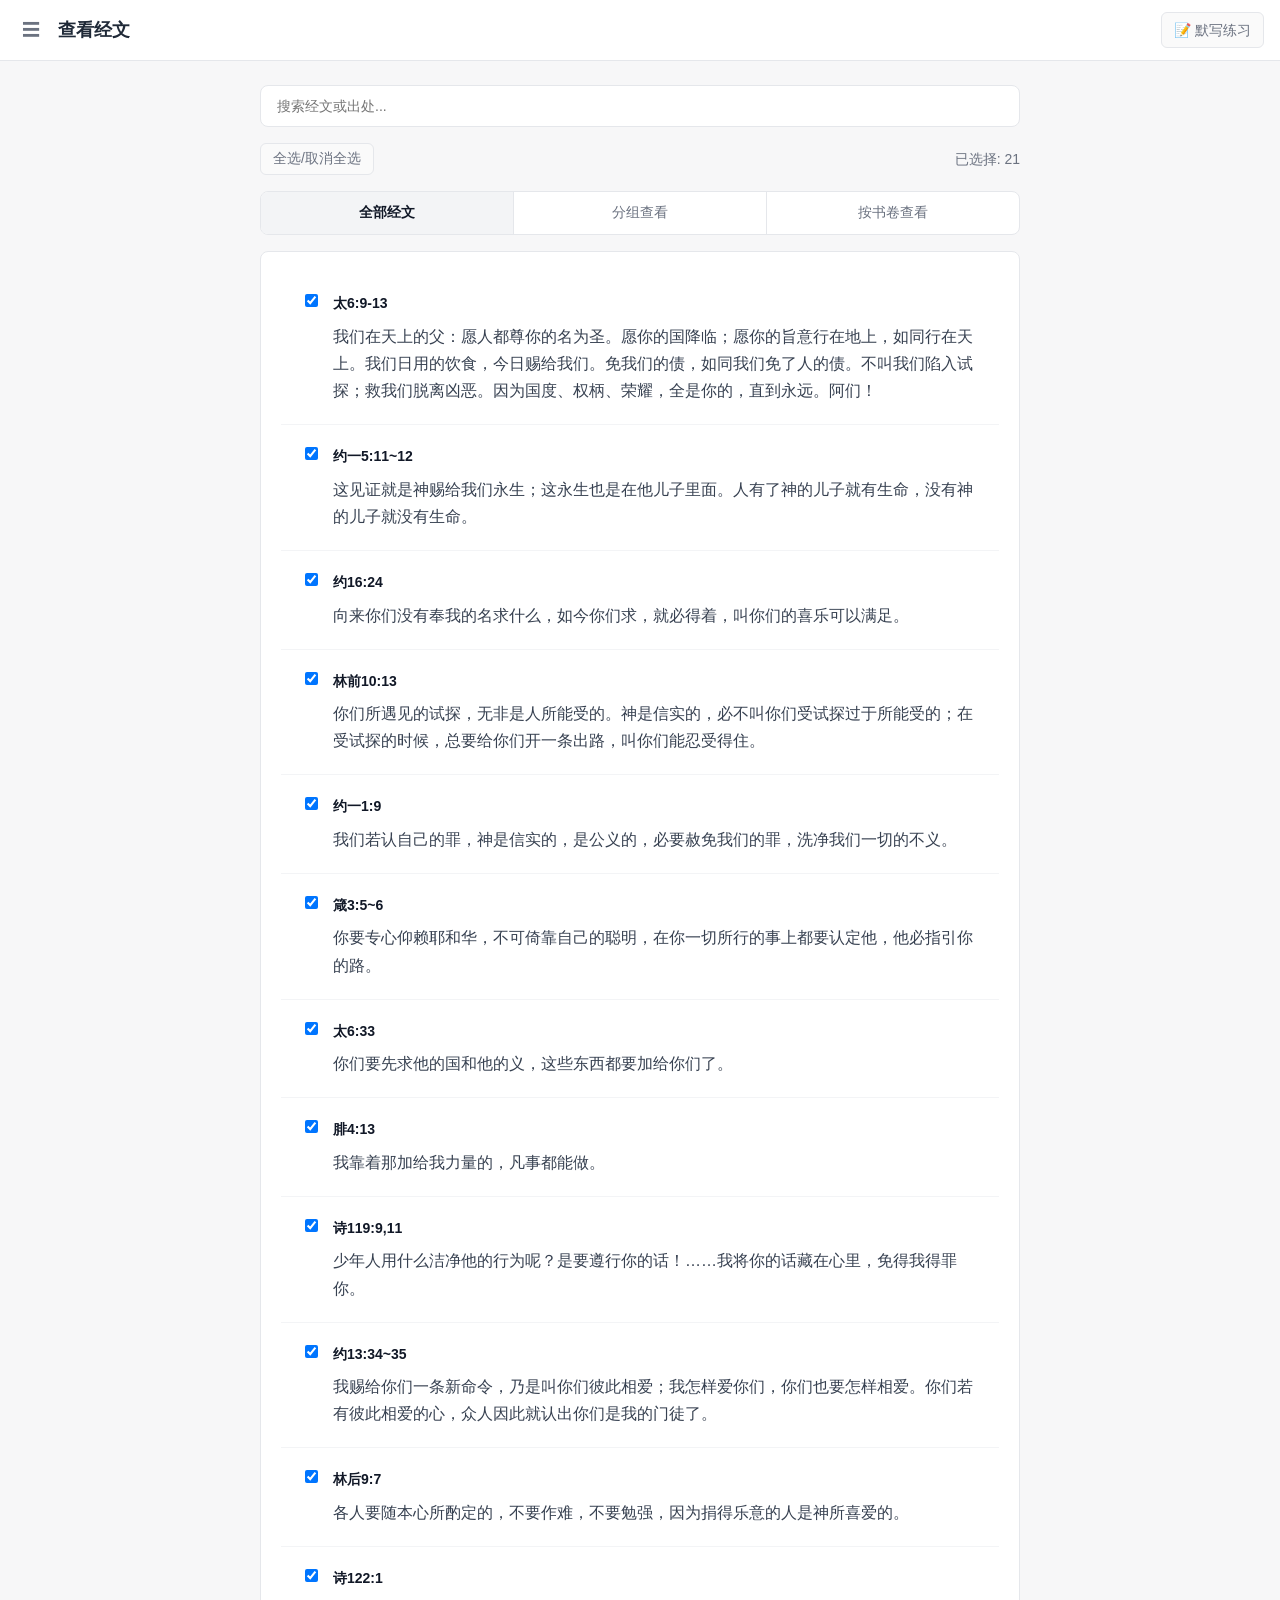
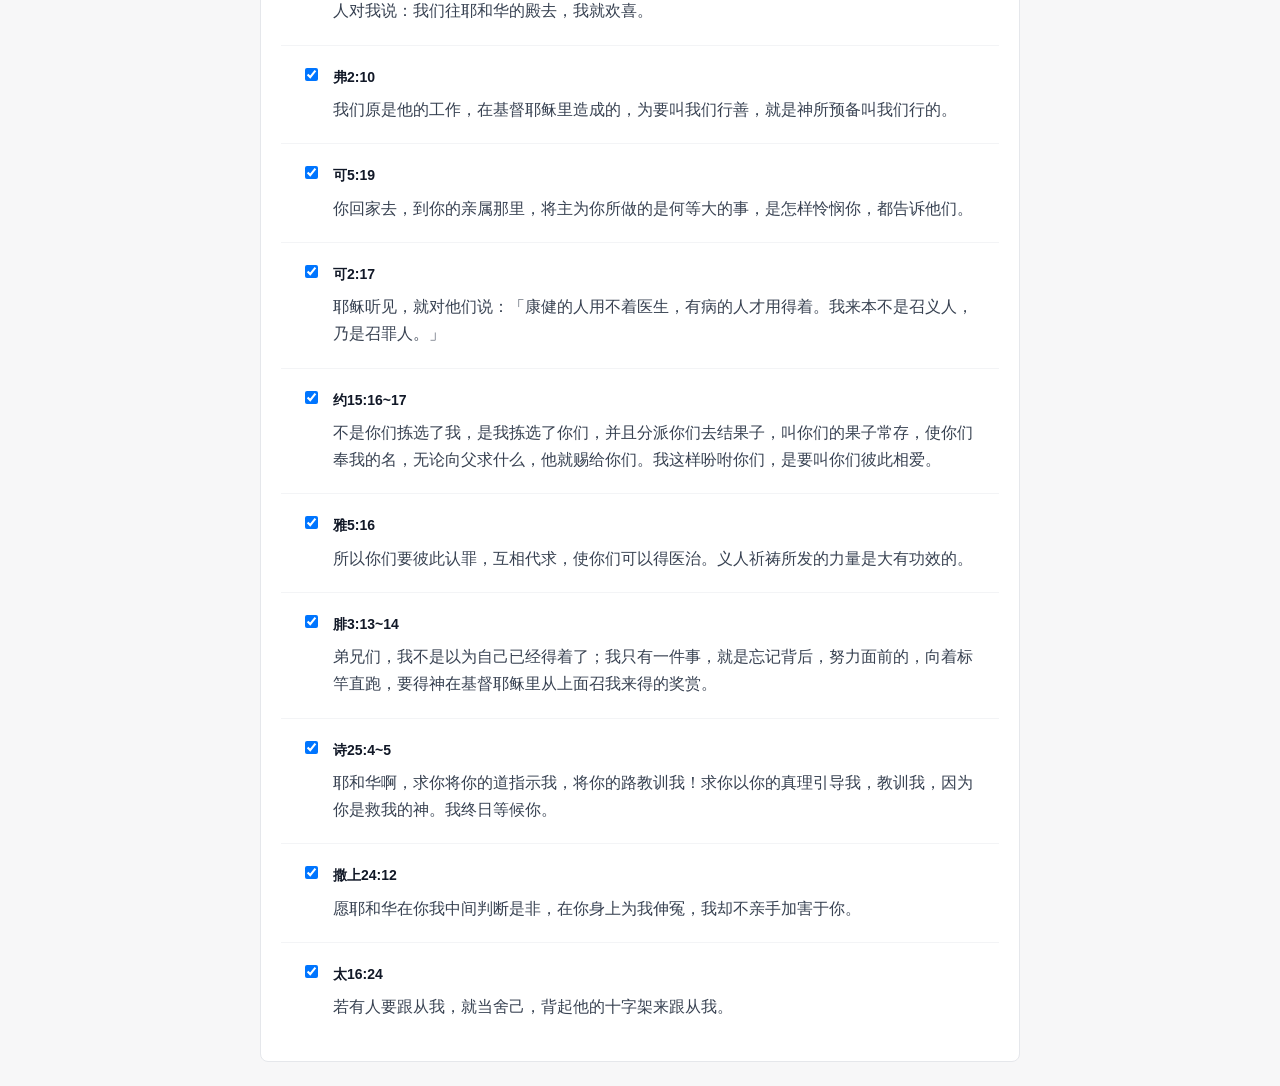
==== view.html @ a62898c2 "add selected memorise only" ====
<!DOCTYPE html>
<html lang="zh-CN">
<head>
  <meta charset="UTF-8">
  <meta name="viewport" content="width=device-width, initial-scale=1.0">
  <title>查看经文 - Scripture Memorizer</title>
  <style>
    body {
      margin: 0;
      padding: 0;
      font-family: -apple-system, BlinkMacSystemFont, "Segoe UI", Roboto, sans-serif;
      background: #f7f7f8;
      color: #1f2937;
      line-height: 1.6;
    }

    .header {
      background: #fff;
      border-bottom: 1px solid #e5e7eb;
      padding: 12px 16px;
      display: flex;
      justify-content: space-between;
      align-items: center;
      position: sticky;
      top: 0;
      z-index: 100;
    }

    .header h1 {
      margin: 0;
      font-size: 18px;
      font-weight: 600;
    }

    .nav-link {
      color: #6b7280;
      text-decoration: none;
      font-size: 14px;
      padding: 6px 12px;
      border: 1px solid #e5e7eb;
      border-radius: 6px;
      background: #fafafa;
    }

    .nav-link:hover {
      background: #f3f4f6;
      color: #374151;
    }

    .hamburger {
      background: none;
      border: none;
      font-size: 18px;
      cursor: pointer;
      padding: 6px;
      color: #6b7280;
    }

    .search-btn {
      background: none;
      border: none;
      font-size: 16px;
      cursor: pointer;
      padding: 6px;
      color: #6b7280;
    }

    .main {
      max-width: 760px;
      margin: 0 auto;
      padding: 16px;
    }

    .tabs {
      display: flex;
      background: #fff;
      border: 1px solid #e5e7eb;
      border-radius: 8px;
      margin-bottom: 16px;
      overflow: hidden;
    }

    .tab {
      flex: 1;
      padding: 12px 16px;
      background: none;
      border: none;
      cursor: pointer;
      font-size: 14px;
      color: #6b7280;
      transition: all 0.2s;
      border-right: 1px solid #e5e7eb;
    }

    .tab:last-child {
      border-right: none;
    }

    .tab.active {
      background: #f3f4f6;
      color: #111827;
      font-weight: 600;
    }

    .tab:hover:not(.active) {
      background: #fafafa;
      color: #374151;
    }

    .view-container {
      background: #fff;
      border: 1px solid #e5e7eb;
      border-radius: 8px;
      overflow: hidden;
    }

    .view-content {
      display: none;
      padding: 16px;
    }

    .view-content.active {
      display: block;
    }

    .verse-card {
      padding: 16px;
      border-bottom: 1px solid #f3f4f6;
      transition: background 0.2s;
      display: flex;
      align-items: flex-start;
      gap: 12px;
    }

    .verse-card:last-child {
      border-bottom: none;
    }

    .verse-card:hover {
      background: #fafafa;
    }

    .verse-checkbox {
      margin-top: 2px;
      flex-shrink: 0;
    }

    .verse-content {
      flex: 1;
    }

    .verse-reference {
      font-weight: 600;
      color: #111827;
      margin-bottom: 8px;
      font-size: 14px;
    }

    .verse-text {
      color: #374151;
      line-height: 1.7;
    }

    .group-section {
      margin-bottom: 24px;
    }

    .group-header {
      padding: 8px 16px;
      background: #f9fafb;
      border-bottom: 1px solid #f3f4f6;
      font-weight: 600;
      color: #111827;
      font-size: 15px;
    }

    .group-verses {
      display: block;
    }

    .book-section {
      margin-bottom: 16px;
    }

    .book-header {
      padding: 8px 16px;
      background: #f9fafb;
      border-bottom: 1px solid #f3f4f6;
      font-weight: 600;
      color: #111827;
      font-size: 15px;
    }

    .loading {
      text-align: center;
      padding: 32px;
      color: #6b7280;
    }

    .error {
      text-align: center;
      padding: 32px;
      color: #dc2626;
    }

    .search-container {
      margin-bottom: 16px;
      position: relative;
    }

    .search-input {
      width: 100%;
      padding: 12px 16px;
      border: 1px solid #e5e7eb;
      border-radius: 8px;
      font-size: 14px;
      background: #fff;
      box-sizing: border-box;
    }

    .search-input:focus {
      outline: none;
      border-color: #3b82f6;
      box-shadow: 0 0 0 3px rgba(59, 130, 246, 0.1);
    }

    /* Mobile optimizations */
    @media (max-width: 767px) {
      .header {
        padding: 10px 12px;
      }

      .header h1 {
        font-size: 16px;
      }

      .main {
        padding: 12px;
      }

      .tabs {
        margin-bottom: 12px;
      }

      .tab {
        padding: 10px 12px;
        font-size: 13px;
      }

      .view-content {
        padding: 12px;
      }

      .verse-card {
        padding: 12px;
      }

      .verse-reference {
        font-size: 13px;
      }

      .verse-text {
        font-size: 14px;
      }
    }

    /* Tablet and desktop */
    @media (min-width: 768px) {
      .main {
        padding: 24px;
      }

      .view-content {
        padding: 20px;
      }

      .verse-card {
        padding: 20px;
      }
    }

    .empty-state {
      text-align: center;
      padding: 48px 16px;
      color: #6b7280;
    }

    .empty-state-icon {
      font-size: 48px;
      margin-bottom: 16px;
      opacity: 0.5;
    }
  </style>
</head>
<body>
  <header class="header">
    <div style="display: flex; align-items: center; gap: 12px;">
      <button class="hamburger" id="hamburger">☰</button>
      <h1>查看经文</h1>
    </div>
    <a href="index.html" class="nav-link">📝 默写练习</a>
  </header>

  <main class="main">
    <div class="search-container">
      <input type="text" class="search-input" id="searchInput" placeholder="搜索经文或出处...">
    </div>

    <div style="display: flex; justify-content: space-between; align-items: center; margin-bottom: 16px;">
      <button id="selectAllBtn" class="nav-link" style="margin: 0;">全选/取消全选</button>
      <div id="selectedCount" style="font-size: 14px; color: #6b7280;">已选择: 0</div>
    </div>

    <nav class="tabs">
      <button class="tab active" data-view="all">全部经文</button>
      <button class="tab" data-view="groups">分组查看</button>
      <button class="tab" data-view="books">按书卷查看</button>
    </nav>

    <div class="view-container">
      <div id="view-all" class="view-content active">
        <div class="loading">加载中...</div>
      </div>
      
      <div id="view-groups" class="view-content">
        <div class="loading">加载中...</div>
      </div>
      
      <div id="view-books" class="view-content">
        <div class="loading">加载中...</div>
      </div>
    </div>
  </main>

  <script>
    // Chinese Bible book mapping for sorting
    const BOOK_MAPPING = {
      '创': { name: '创世记', order: 1, testament: 'old' },
      '出': { name: '出埃及记', order: 2, testament: 'old' },
      '利': { name: '利未记', order: 3, testament: 'old' },
      '民': { name: '民数记', order: 4, testament: 'old' },
      '申': { name: '申命记', order: 5, testament: 'old' },
      '书': { name: '约书亚记', order: 6, testament: 'old' },
      '士': { name: '士师记', order: 7, testament: 'old' },
      '得': { name: '路得记', order: 8, testament: 'old' },
      '撒上': { name: '撒母耳记上', order: 9, testament: 'old' },
      '撒下': { name: '撒母耳记下', order: 10, testament: 'old' },
      '王上': { name: '列王纪上', order: 11, testament: 'old' },
      '王下': { name: '列王纪下', order: 12, testament: 'old' },
      '代上': { name: '历代志上', order: 13, testament: 'old' },
      '代下': { name: '历代志下', order: 14, testament: 'old' },
      '拉': { name: '以斯拉记', order: 15, testament: 'old' },
      '尼': { name: '尼希米记', order: 16, testament: 'old' },
      '斯': { name: '以斯帖记', order: 17, testament: 'old' },
      '伯': { name: '约伯记', order: 18, testament: 'old' },
      '诗': { name: '诗篇', order: 19, testament: 'old' },
      '箴': { name: '箴言', order: 20, testament: 'old' },
      '传': { name: '传道书', order: 21, testament: 'old' },
      '歌': { name: '雅歌', order: 22, testament: 'old' },
      '赛': { name: '以赛亚书', order: 23, testament: 'old' },
      '耶': { name: '耶利米书', order: 24, testament: 'old' },
      '哀': { name: '耶利米哀歌', order: 25, testament: 'old' },
      '结': { name: '以西结书', order: 26, testament: 'old' },
      '但': { name: '但以理书', order: 27, testament: 'old' },
      '何': { name: '何西阿书', order: 28, testament: 'old' },
      '珥': { name: '约珥书', order: 29, testament: 'old' },
      '摩': { name: '阿摩司书', order: 30, testament: 'old' },
      '俄': { name: '俄巴底亚书', order: 31, testament: 'old' },
      '拿': { name: '约拿书', order: 32, testament: 'old' },
      '弥': { name: '弥迦书', order: 33, testament: 'old' },
      '鸿': { name: '那鸿书', order: 34, testament: 'old' },
      '哈': { name: '哈巴谷书', order: 35, testament: 'old' },
      '番': { name: '西番雅书', order: 36, testament: 'old' },
      '该': { name: '哈该书', order: 37, testament: 'old' },
      '亚': { name: '撒迦利亚书', order: 38, testament: 'old' },
      '玛': { name: '玛拉基书', order: 39, testament: 'old' },
      '太': { name: '马太福音', order: 40, testament: 'new' },
      '可': { name: '马可福音', order: 41, testament: 'new' },
      '路': { name: '路加福音', order: 42, testament: 'new' },
      '约': { name: '约翰福音', order: 43, testament: 'new' },
      '徒': { name: '使徒行传', order: 44, testament: 'new' },
      '罗': { name: '罗马书', order: 45, testament: 'new' },
      '林前': { name: '哥林多前书', order: 46, testament: 'new' },
      '林后': { name: '哥林多后书', order: 47, testament: 'new' },
      '加': { name: '加拉太书', order: 48, testament: 'new' },
      '弗': { name: '以弗所书', order: 49, testament: 'new' },
      '腓': { name: '腓立比书', order: 50, testament: 'new' },
      '西': { name: '歌罗西书', order: 51, testament: 'new' },
      '帖前': { name: '帖撒罗尼迦前书', order: 52, testament: 'new' },
      '帖后': { name: '帖撒罗尼迦后书', order: 53, testament: 'new' },
      '提前': { name: '提摩太前书', order: 54, testament: 'new' },
      '提后': { name: '提摩太后书', order: 55, testament: 'new' },
      '多': { name: '提多书', order: 56, testament: 'new' },
      '门': { name: '腓利门书', order: 57, testament: 'new' },
      '来': { name: '希伯来书', order: 58, testament: 'new' },
      '雅': { name: '雅各书', order: 59, testament: 'new' },
      '彼前': { name: '彼得前书', order: 60, testament: 'new' },
      '彼后': { name: '彼得后书', order: 61, testament: 'new' },
      '约一': { name: '约翰一书', order: 62, testament: 'new' },
      '约二': { name: '约翰二书', order: 63, testament: 'new' },
      '约三': { name: '约翰三书', order: 64, testament: 'new' },
      '犹': { name: '犹大书', order: 65, testament: 'new' },
      '启': { name: '启示录', order: 66, testament: 'new' }
    };

    // Application state
    const state = {
      verses: [],
      groups: [],
      currentView: 'all',
      searchQuery: '',
      filteredVerses: [],
      selectedVerses: new Set()
    };

    // DOM elements
    const elements = {
      tabs: document.querySelectorAll('.tab'),
      viewAll: document.getElementById('view-all'),
      viewGroups: document.getElementById('view-groups'),
      viewBooks: document.getElementById('view-books'),
      searchInput: document.getElementById('searchInput'),
      selectAllBtn: document.getElementById('selectAllBtn'),
      selectedCount: document.getElementById('selectedCount')
    };

    // Parse scripture reference
    function parseReference(reference) {
      if (!reference) return null;
      
      // Match patterns like "太6:9-13", "约一5:11~12", "诗119:9,11"
      const match = reference.match(/^(.+?)(\d+):(.+)$/);
      if (!match) return null;
      
      const book = match[1].trim();
      const chapter = parseInt(match[2]);
      const versePart = match[3].trim();
      
      return {
        book,
        chapter,
        verses: versePart,
        bookInfo: BOOK_MAPPING[book] || { name: book, order: 999, testament: 'unknown' }
      };
    }

    // Save selected verses to localStorage
    function saveSelectedVerses() {
      localStorage.setItem('selectedVerses', JSON.stringify([...state.selectedVerses]));
    }

    // Update selected count display
    function updateSelectedCount() {
      elements.selectedCount.textContent = `已选择: ${state.selectedVerses.size}`;
    }

    // Toggle verse selection
    function toggleVerseSelection(reference, checkbox) {
      if (checkbox.checked) {
        state.selectedVerses.add(reference);
      } else {
        state.selectedVerses.delete(reference);
      }
      saveSelectedVerses();
      updateSelectedCount();
    }

    // Select/deselect all verses
    function toggleSelectAll() {
      const allReferences = state.filteredVerses.map(v => v.reference);
      const allSelected = allReferences.every(ref => state.selectedVerses.has(ref));
      
      if (allSelected) {
        // Deselect all
        allReferences.forEach(ref => state.selectedVerses.delete(ref));
      } else {
        // Select all
        allReferences.forEach(ref => state.selectedVerses.add(ref));
      }
      
      saveSelectedVerses();
      updateSelectedCount();
      renderCurrentView();
    }
    async function loadVerses() {
      try {
        // Try to scan verses directory first
        let verseFiles = [];
        try {
          const res = await fetch("./verses/");
          if (res.ok) {
            const html = await res.text();
            const doc = new DOMParser().parseFromString(html, "text/html");
            const links = Array.from(doc.querySelectorAll("a"));
            verseFiles = links
              .map(a => decodeURIComponent(a.getAttribute("href") || "").trim())
              .filter(href => href.toLowerCase().endsWith(".json"))
              .filter(href => !href.includes("/"))
              .sort()
              .map(file => `verses/${file}`);
          }
        } catch (e) {
          console.log("Could not scan verses directory, falling back to groups.json");
        }

        // Fallback to groups.json
        if (verseFiles.length === 0) {
          const groupRes = await fetch("./groups.json");
          if (!groupRes.ok) throw new Error("Cannot load groups.json");
          const groups = await groupRes.json();
          verseFiles = Array.isArray(groups) 
            ? groups.map(group => group?.file || "").filter(Boolean)
            : [];
        }

        if (verseFiles.length === 0) {
          throw new Error("No verse files found");
        }

        // Load all verse files
        const allVerses = [];
        for (const file of verseFiles) {
          try {
            const res = await fetch(`./${file}`);
            if (!res.ok) continue;
            const data = await res.json();
            if (Array.isArray(data)) {
              const normalizedVerses = data
                .map(item => ({
                  reference: String(item.reference || item["出处"] || "").trim(),
                  text: String(item.text || item["内容"] || "").trim(),
                  sourceFile: file
                }))
                .filter(item => item.reference && item.text);
              
              allVerses.push(...normalizedVerses);
            }
          } catch (e) {
            console.warn(`Failed to load ${file}:`, e);
          }
        }

        // Parse and enhance verses
        state.verses = allVerses.map(verse => {
          const parsed = parseReference(verse.reference);
          return {
            ...verse,
            parsed
          };
        });

        // Load selected verses from localStorage, default to all selected
        const savedSelected = localStorage.getItem('selectedVerses');
        if (savedSelected) {
          const selectedArray = JSON.parse(savedSelected);
          state.selectedVerses = new Set(selectedArray);
        } else {
          // Default: select all
          state.selectedVerses = new Set(state.verses.map(v => v.reference));
        }

        // Load groups data
        try {
          const groupRes = await fetch("./groups.json");
          if (groupRes.ok) {
            state.groups = await groupRes.json();
          }
        } catch (e) {
          console.warn("Could not load groups.json:", e);
          state.groups = [];
        }

        state.filteredVerses = [...state.verses];
        updateSelectedCount();
        renderCurrentView();
        
      } catch (error) {
        console.error("Failed to load verses:", error);
        showError("加载失败：请确认 verses/ 目录下有 JSON 文件，或提供 groups.json");
      }
    }

    // Render verses in "All" view
    function renderAllView() {
      const container = elements.viewAll;
      
      if (state.filteredVerses.length === 0) {
        container.innerHTML = `
          <div class="empty-state">
            <div class="empty-state-icon">📖</div>
            <div>没有找到经文</div>
          </div>
        `;
        return;
      }

      const html = state.filteredVerses
        .map(verse => `
          <div class="verse-card">
            <input type="checkbox" class="verse-checkbox" 
                   data-reference="${verse.reference}" 
                   ${state.selectedVerses.has(verse.reference) ? 'checked' : ''}>
            <div class="verse-content">
              <div class="verse-reference">${verse.reference}</div>
              <div class="verse-text">${verse.text}</div>
            </div>
          </div>
        `)
        .join('');

      container.innerHTML = html;
    }

    // Render verses in "Groups" view
    function renderGroupsView() {
      const container = elements.viewGroups;
      
      if (state.groups.length === 0) {
        container.innerHTML = `
          <div class="empty-state">
            <div class="empty-state-icon">📚</div>
            <div>没有分组数据</div>
          </div>
        `;
        return;
      }

      const html = state.groups
        .map(group => {
          // Find verses for this group
          const groupVerses = state.filteredVerses.filter(verse => 
            verse.sourceFile === group.file
          );
          
          return `
            <div class="group-section">
              <div class="group-header">${group.name} (${groupVerses.length})</div>
              <div class="group-verses">
                ${groupVerses.map(verse => `
                  <div class="verse-card">
                    <input type="checkbox" class="verse-checkbox" 
                           data-reference="${verse.reference}" 
                           ${state.selectedVerses.has(verse.reference) ? 'checked' : ''}>
                    <div class="verse-content">
                      <div class="verse-reference">${verse.reference}</div>
                      <div class="verse-text">${verse.text}</div>
                    </div>
                  </div>
                `).join('')}
              </div>
            </div>
          `;
        })
        .join('');

      container.innerHTML = html;
    }

    // Render verses in "Books" view
    function renderBooksView() {
      const container = elements.viewBooks;
      
      // Group verses by book
      const bookGroups = {};
      state.filteredVerses.forEach(verse => {
        if (verse.parsed) {
          const bookKey = verse.parsed.book;
          if (!bookGroups[bookKey]) {
            bookGroups[bookKey] = [];
          }
          bookGroups[bookKey].push(verse);
        }
      });

      // Sort books by biblical order
      const sortedBooks = Object.keys(bookGroups).sort((a, b) => {
        const orderA = BOOK_MAPPING[a]?.order || 999;
        const orderB = BOOK_MAPPING[b]?.order || 999;
        return orderA - orderB;
      });

      if (sortedBooks.length === 0) {
        container.innerHTML = `
          <div class="empty-state">
            <div class="empty-state-icon">📜</div>
            <div>没有找到书卷</div>
          </div>
        `;
        return;
      }

      const html = sortedBooks
        .map(bookKey => {
          const verses = bookGroups[bookKey];
          const bookInfo = BOOK_MAPPING[bookKey];
          const bookName = bookInfo?.name || bookKey;
          
          // Sort verses by chapter and verse
          const sortedVerses = verses.sort((a, b) => {
            if (a.parsed.chapter !== b.parsed.chapter) {
              return a.parsed.chapter - b.parsed.chapter;
            }
            // For verse sorting, we'll keep the original order for now
            return 0;
          });

          return `
            <div class="book-section">
              <div class="book-header">${bookName} (${verses.length})</div>
              ${sortedVerses.map(verse => `
                <div class="verse-card">
                  <input type="checkbox" class="verse-checkbox" 
                         data-reference="${verse.reference}" 
                         ${state.selectedVerses.has(verse.reference) ? 'checked' : ''}>
                  <div class="verse-content">
                    <div class="verse-reference">${verse.reference}</div>
                    <div class="verse-text">${verse.text}</div>
                  </div>
                </div>
              `).join('')}
            </div>
          `;
        })
        .join('');

      container.innerHTML = html;
    }

    // Search functionality
    function performSearch(query) {
      state.searchQuery = query.toLowerCase().trim();
      
      if (state.searchQuery === '') {
        state.filteredVerses = [...state.verses];
      } else {
        state.filteredVerses = state.verses.filter(verse => 
          verse.reference.toLowerCase().includes(state.searchQuery) ||
          verse.text.toLowerCase().includes(state.searchQuery)
        );
      }
      
      renderCurrentView();
    }

    // Render current view
    function renderCurrentView() {
      switch (state.currentView) {
        case 'all':
          renderAllView();
          break;
        case 'groups':
          renderGroupsView();
          break;
        case 'books':
          renderBooksView();
          break;
      }
    }

    // Switch tab
    function switchTab(view) {
      state.currentView = view;
      
      // Update tab appearance
      elements.tabs.forEach(tab => {
        tab.classList.toggle('active', tab.dataset.view === view);
      });
      
      // Update content visibility
      document.querySelectorAll('.view-content').forEach(content => {
        content.classList.toggle('active', content.id === `view-${view}`);
      });
      
      renderCurrentView();
    }

    // Show error message
    function showError(message) {
      document.querySelectorAll('.view-content').forEach(content => {
        content.innerHTML = `<div class="error">${message}</div>`;
      });
    }

    // Event listeners
    elements.tabs.forEach(tab => {
      tab.addEventListener('click', () => {
        switchTab(tab.dataset.view);
      });
    });

    elements.searchInput.addEventListener('input', (e) => {
      performSearch(e.target.value);
    });

    elements.selectAllBtn.addEventListener('click', toggleSelectAll);

    // Delegate checkbox events
    document.addEventListener('change', (e) => {
      if (e.target.classList.contains('verse-checkbox')) {
        const reference = e.target.dataset.reference;
        toggleVerseSelection(reference, e.target);
      }
    });

    // Initialize
    loadVerses();
  </script>
</body>
</html>
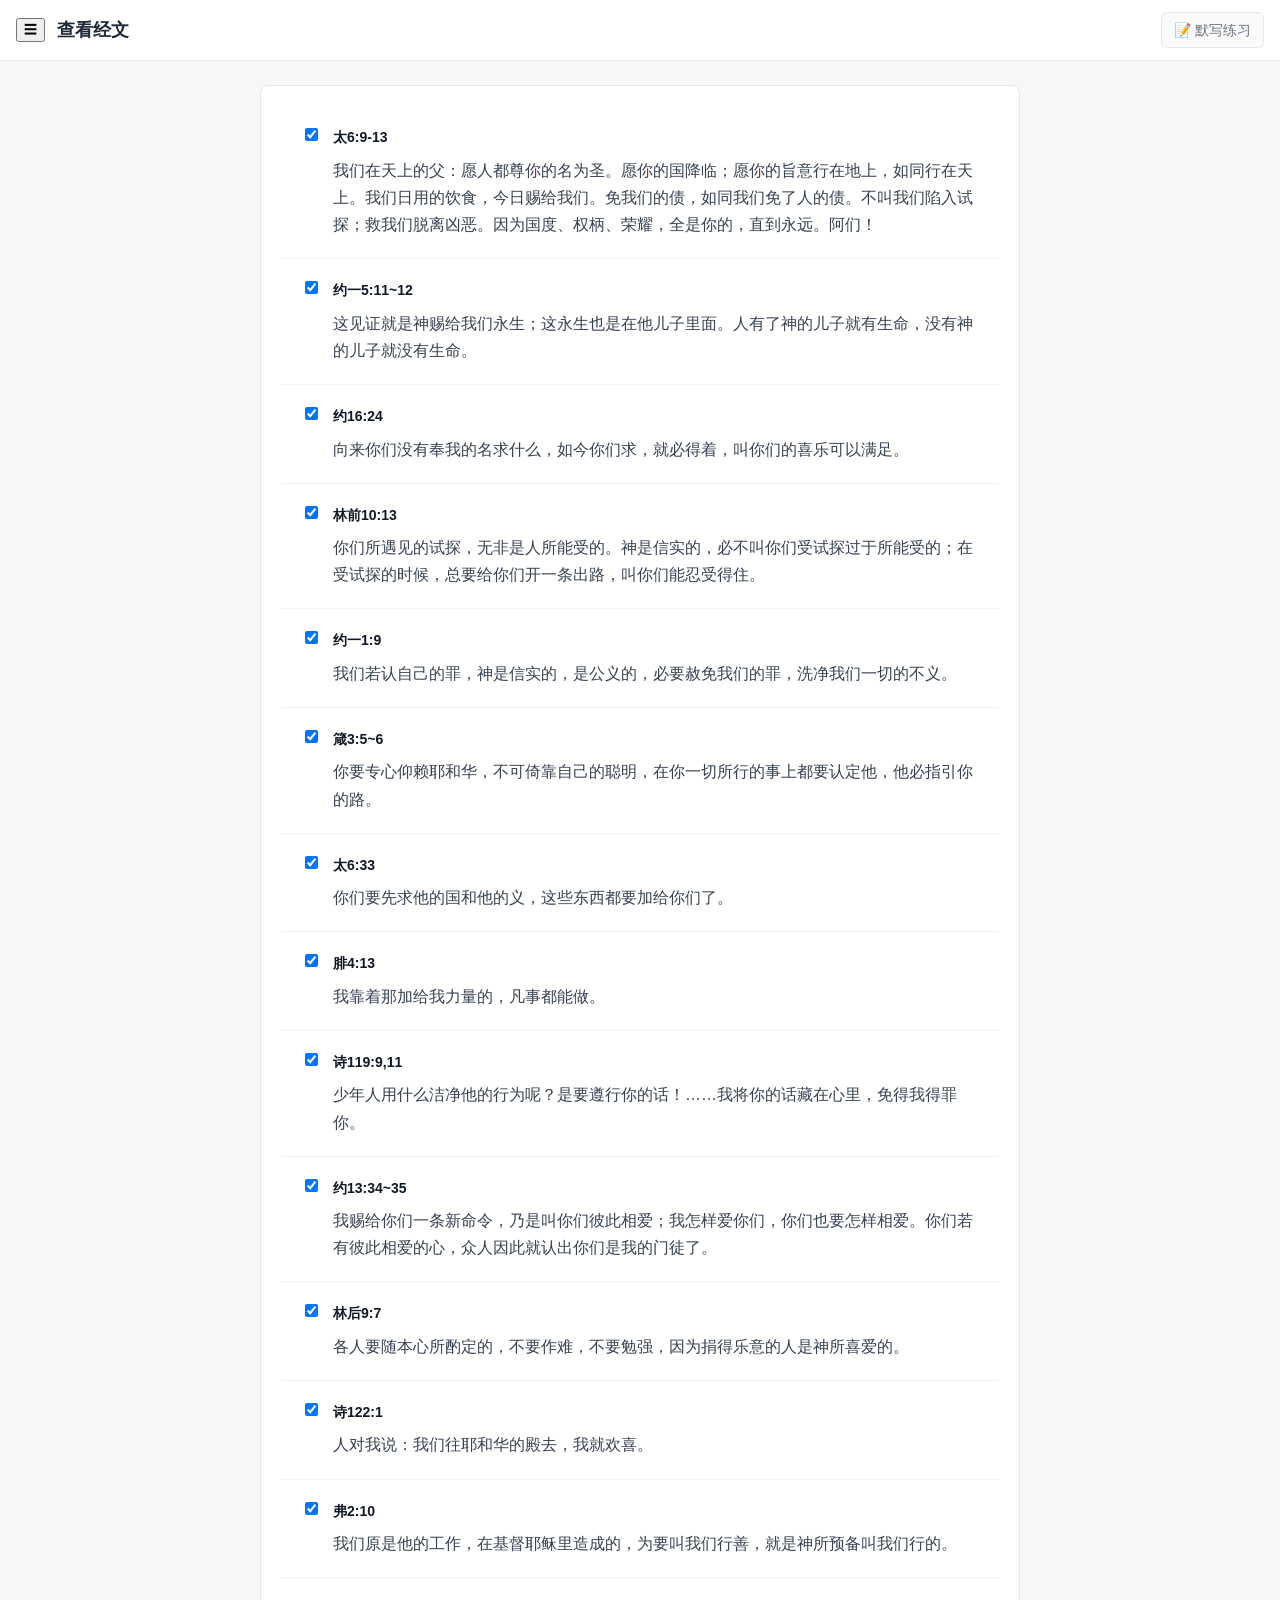
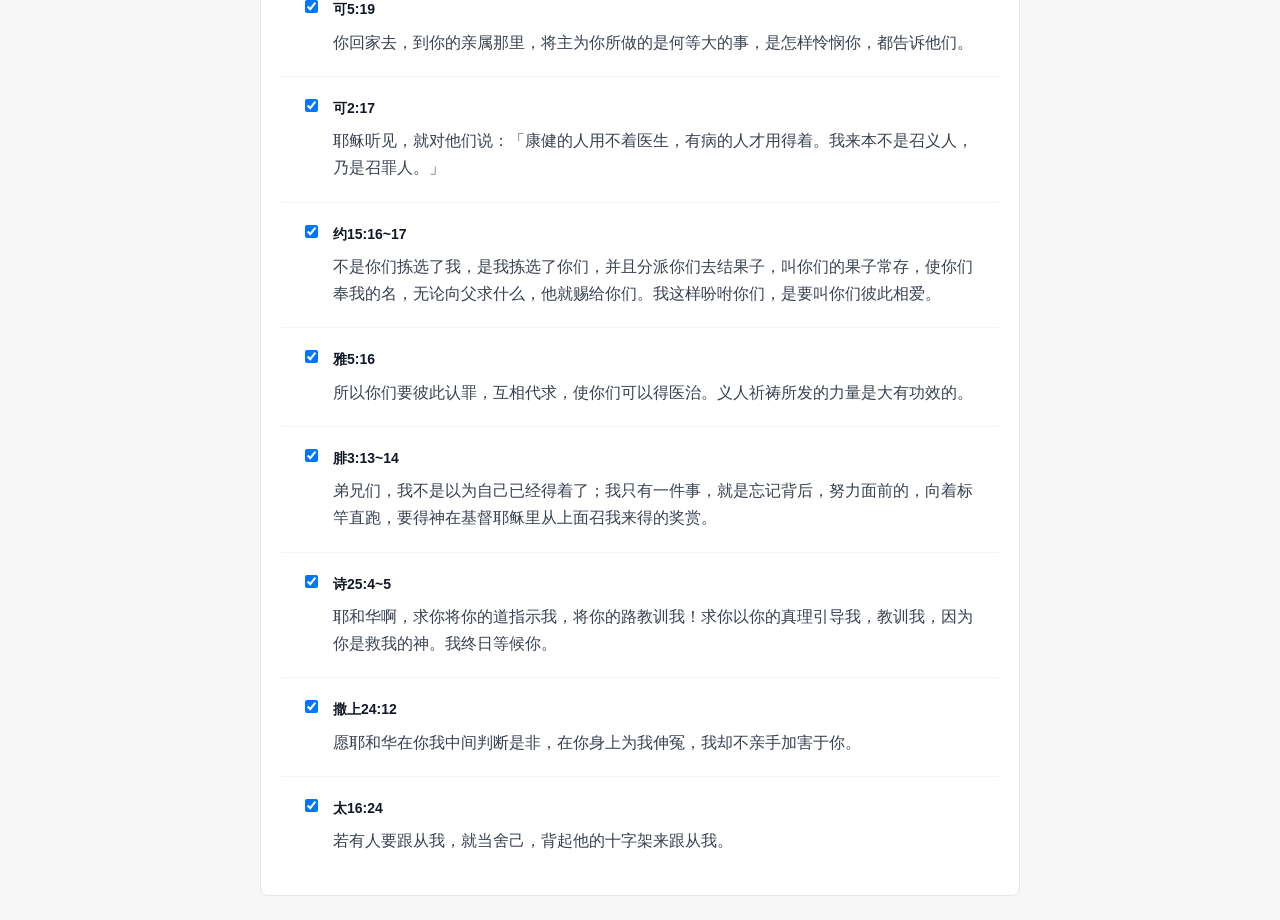
==== commit c2f4f8b1: "简化view页面" ====
--- a/view.html
+++ b/view.html
@@ -47,15 +47,6 @@
       color: #374151;
     }
 
-    .hamburger {
-      background: none;
-      border: none;
-      font-size: 18px;
-      cursor: pointer;
-      padding: 6px;
-      color: #6b7280;
-    }
-
     .search-btn {
       background: none;
       border: none;
@@ -71,41 +62,6 @@
       padding: 16px;
     }
 
-    .tabs {
-      display: flex;
-      background: #fff;
-      border: 1px solid #e5e7eb;
-      border-radius: 8px;
-      margin-bottom: 16px;
-      overflow: hidden;
-    }
-
-    .tab {
-      flex: 1;
-      padding: 12px 16px;
-      background: none;
-      border: none;
-      cursor: pointer;
-      font-size: 14px;
-      color: #6b7280;
-      transition: all 0.2s;
-      border-right: 1px solid #e5e7eb;
-    }
-
-    .tab:last-child {
-      border-right: none;
-    }
-
-    .tab.active {
-      background: #f3f4f6;
-      color: #111827;
-      font-weight: 600;
-    }
-
-    .tab:hover:not(.active) {
-      background: #fafafa;
-      color: #374151;
-    }
 
     .view-container {
       background: #fff;
@@ -203,26 +159,6 @@
       color: #dc2626;
     }
 
-    .search-container {
-      margin-bottom: 16px;
-      position: relative;
-    }
-
-    .search-input {
-      width: 100%;
-      padding: 12px 16px;
-      border: 1px solid #e5e7eb;
-      border-radius: 8px;
-      font-size: 14px;
-      background: #fff;
-      box-sizing: border-box;
-    }
-
-    .search-input:focus {
-      outline: none;
-      border-color: #3b82f6;
-      box-shadow: 0 0 0 3px rgba(59, 130, 246, 0.1);
-    }
 
     /* Mobile optimizations */
     @media (max-width: 767px) {
@@ -289,6 +225,160 @@
       font-size: 48px;
       margin-bottom: 16px;
       opacity: 0.5;
+    }
+
+    /* Hamburger Menu Styles */
+    .menu-overlay {
+      position: fixed;
+      top: 0;
+      left: 0;
+      width: 100%;
+      height: 100%;
+      background: rgba(0, 0, 0, 0.5);
+      z-index: 200;
+      opacity: 0;
+      visibility: hidden;
+      transition: all 0.3s ease;
+    }
+
+    .menu-overlay.active {
+      opacity: 1;
+      visibility: visible;
+    }
+
+    .menu-panel {
+      position: fixed;
+      top: 0;
+      left: -300px;
+      width: 280px;
+      height: 100%;
+      background: #fff;
+      z-index: 300;
+      transition: left 0.3s ease;
+      box-shadow: 2px 0 10px rgba(0, 0, 0, 0.1);
+      display: flex;
+      flex-direction: column;
+    }
+
+    .menu-panel.active {
+      left: 0;
+    }
+
+    .menu-header {
+      display: flex;
+      justify-content: space-between;
+      align-items: center;
+      padding: 16px 20px;
+      border-bottom: 1px solid #e5e7eb;
+      background: #f9fafb;
+    }
+
+    .menu-header h3 {
+      margin: 0;
+      font-size: 16px;
+      font-weight: 600;
+      color: #111827;
+    }
+
+    .menu-close {
+      background: none;
+      border: none;
+      font-size: 20px;
+      cursor: pointer;
+      color: #6b7280;
+      width: 24px;
+      height: 24px;
+      display: flex;
+      align-items: center;
+      justify-content: center;
+    }
+
+    .menu-section {
+      padding: 20px;
+      border-bottom: 1px solid #f3f4f6;
+    }
+
+    .menu-section:last-child {
+      border-bottom: none;
+    }
+
+    .menu-label {
+      display: block;
+      font-weight: 600;
+      color: #374151;
+      margin-bottom: 8px;
+      font-size: 14px;
+    }
+
+    .menu-search {
+      width: 100%;
+      padding: 8px 12px;
+      border: 1px solid #e5e7eb;
+      border-radius: 6px;
+      font-size: 14px;
+      box-sizing: border-box;
+    }
+
+    .menu-search:focus {
+      outline: none;
+      border-color: #3b82f6;
+      box-shadow: 0 0 0 3px rgba(59, 130, 246, 0.1);
+    }
+
+    .menu-tabs {
+      display: flex;
+      flex-direction: column;
+      gap: 4px;
+    }
+
+    .menu-tab {
+      padding: 10px 12px;
+      background: none;
+      border: none;
+      text-align: left;
+      cursor: pointer;
+      border-radius: 6px;
+      font-size: 14px;
+      color: #6b7280;
+      transition: all 0.2s;
+      display: flex;
+      align-items: center;
+      gap: 8px;
+    }
+
+    .menu-tab.active {
+      background: #f3f4f6;
+      color: #111827;
+      font-weight: 600;
+    }
+
+    .menu-tab:hover:not(.active) {
+      background: #fafafa;
+      color: #374151;
+    }
+
+    .menu-action {
+      width: 100%;
+      padding: 10px 12px;
+      background: #f9fafb;
+      border: 1px solid #e5e7eb;
+      border-radius: 6px;
+      cursor: pointer;
+      font-size: 14px;
+      color: #374151;
+      margin-bottom: 8px;
+      transition: all 0.2s;
+    }
+
+    .menu-action:hover {
+      background: #f3f4f6;
+      border-color: #d1d5db;
+    }
+
+    .menu-status {
+      font-size: 13px;
+      color: #6b7280;
+      text-align: center;
     }
   </style>
 </head>
@@ -301,21 +391,35 @@
     <a href="index.html" class="nav-link">📝 默写练习</a>
   </header>
 
+  <!-- Hamburger Menu -->
+  <div class="menu-overlay" id="menuOverlay"></div>
+  <div class="menu-panel" id="menuPanel">
+    <div class="menu-header">
+      <h3>菜单</h3>
+      <button class="menu-close" id="menuClose">×</button>
+    </div>
+    
+    <div class="menu-section">
+      <label class="menu-label">搜索经文</label>
+      <input type="text" class="menu-search" id="menuSearchInput" placeholder="搜索经文或出处...">
+    </div>
+
+    <div class="menu-section">
+      <label class="menu-label">查看方式</label>
+      <div class="menu-tabs">
+        <button class="menu-tab active" data-view="all">📖 全部经文</button>
+        <button class="menu-tab" data-view="groups">📚 分组查看</button>
+        <button class="menu-tab" data-view="books">📜 按书卷查看</button>
+      </div>
+    </div>
+
+    <div class="menu-section">
+      <button class="menu-action" id="menuSelectAll">全选/取消全选</button>
+      <div class="menu-status" id="menuSelectedCount">已选择: 0</div>
+    </div>
+  </div>
+
   <main class="main">
-    <div class="search-container">
-      <input type="text" class="search-input" id="searchInput" placeholder="搜索经文或出处...">
-    </div>
-
-    <div style="display: flex; justify-content: space-between; align-items: center; margin-bottom: 16px;">
-      <button id="selectAllBtn" class="nav-link" style="margin: 0;">全选/取消全选</button>
-      <div id="selectedCount" style="font-size: 14px; color: #6b7280;">已选择: 0</div>
-    </div>
-
-    <nav class="tabs">
-      <button class="tab active" data-view="all">全部经文</button>
-      <button class="tab" data-view="groups">分组查看</button>
-      <button class="tab" data-view="books">按书卷查看</button>
-    </nav>
 
     <div class="view-container">
       <div id="view-all" class="view-content active">
@@ -415,13 +519,17 @@
 
     // DOM elements
     const elements = {
-      tabs: document.querySelectorAll('.tab'),
+      hamburger: document.getElementById('hamburger'),
+      menuOverlay: document.getElementById('menuOverlay'),
+      menuPanel: document.getElementById('menuPanel'),
+      menuClose: document.getElementById('menuClose'),
+      menuTabs: document.querySelectorAll('.menu-tab'),
+      menuSearchInput: document.getElementById('menuSearchInput'),
+      menuSelectAll: document.getElementById('menuSelectAll'),
+      menuSelectedCount: document.getElementById('menuSelectedCount'),
       viewAll: document.getElementById('view-all'),
       viewGroups: document.getElementById('view-groups'),
-      viewBooks: document.getElementById('view-books'),
-      searchInput: document.getElementById('searchInput'),
-      selectAllBtn: document.getElementById('selectAllBtn'),
-      selectedCount: document.getElementById('selectedCount')
+      viewBooks: document.getElementById('view-books')
     };
 
     // Parse scripture reference
@@ -451,7 +559,7 @@
 
     // Update selected count display
     function updateSelectedCount() {
-      elements.selectedCount.textContent = `已选择: ${state.selectedVerses.size}`;
+      elements.menuSelectedCount.textContent = `已选择: ${state.selectedVerses.size}`;
     }
 
     // Toggle verse selection
@@ -757,12 +865,23 @@
       }
     }
 
+    // Menu functions
+    function openMenu() {
+      elements.menuOverlay.classList.add('active');
+      elements.menuPanel.classList.add('active');
+    }
+
+    function closeMenu() {
+      elements.menuOverlay.classList.remove('active');
+      elements.menuPanel.classList.remove('active');
+    }
+
     // Switch tab
     function switchTab(view) {
       state.currentView = view;
       
       // Update tab appearance
-      elements.tabs.forEach(tab => {
+      elements.menuTabs.forEach(tab => {
         tab.classList.toggle('active', tab.dataset.view === view);
       });
       
@@ -772,6 +891,7 @@
       });
       
       renderCurrentView();
+      closeMenu(); // Close menu after switching
     }
 
     // Show error message
@@ -782,17 +902,25 @@
     }
 
     // Event listeners
-    elements.tabs.forEach(tab => {
+    // Menu controls
+    elements.hamburger.addEventListener('click', openMenu);
+    elements.menuClose.addEventListener('click', closeMenu);
+    elements.menuOverlay.addEventListener('click', closeMenu);
+
+    // Menu tabs
+    elements.menuTabs.forEach(tab => {
       tab.addEventListener('click', () => {
         switchTab(tab.dataset.view);
       });
     });
 
-    elements.searchInput.addEventListener('input', (e) => {
+    // Menu search
+    elements.menuSearchInput.addEventListener('input', (e) => {
       performSearch(e.target.value);
     });
 
-    elements.selectAllBtn.addEventListener('click', toggleSelectAll);
+    // Menu select all
+    elements.menuSelectAll.addEventListener('click', toggleSelectAll);
 
     // Delegate checkbox events
     document.addEventListener('change', (e) => {
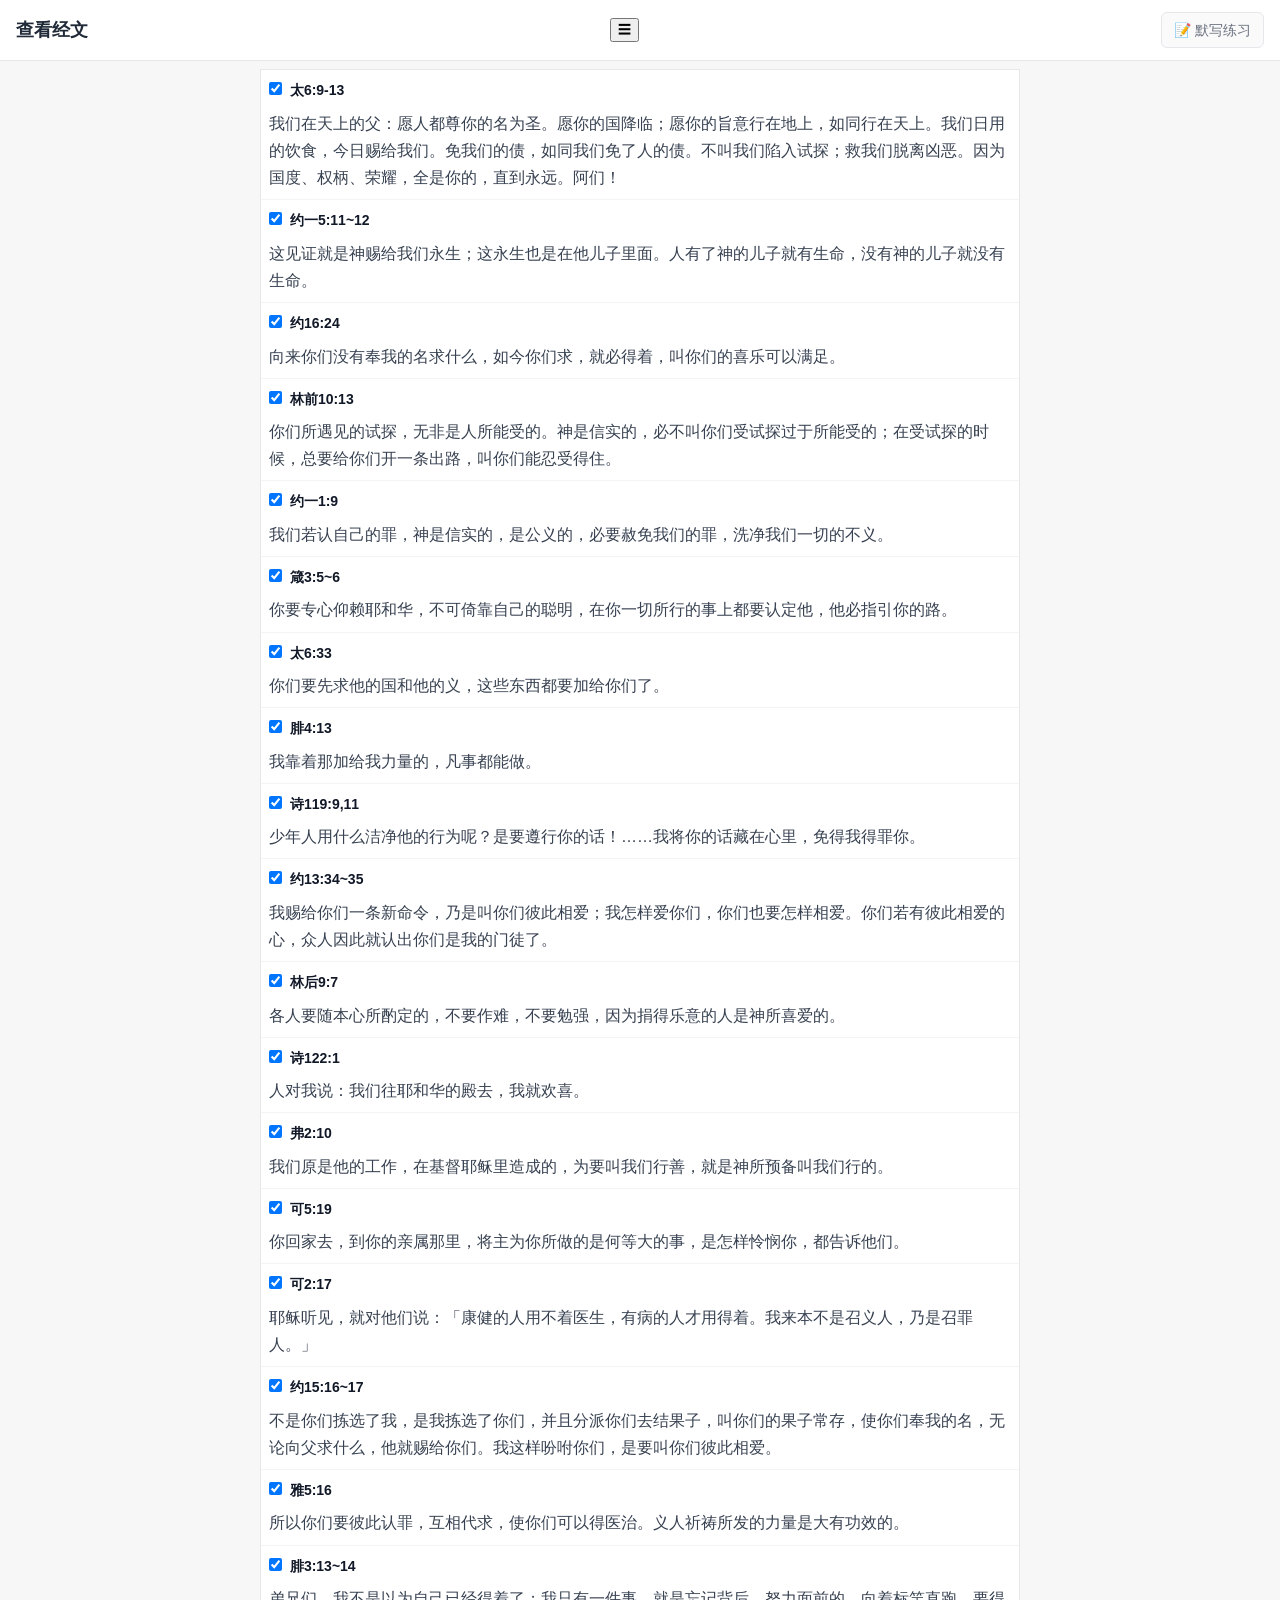
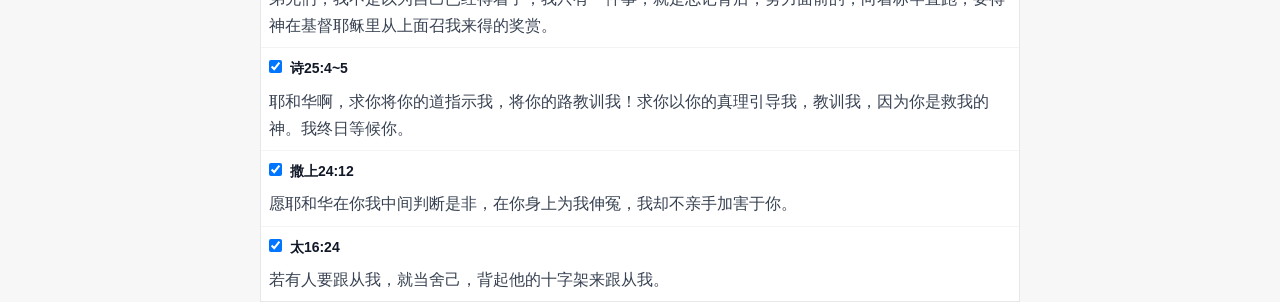
==== commit 8933f1c5: "style tweak, mobile tight align" ====
--- a/view.html
+++ b/view.html
@@ -3,7 +3,7 @@
 <head>
   <meta charset="UTF-8">
   <meta name="viewport" content="width=device-width, initial-scale=1.0">
-  <title>查看经文 - Scripture Memorizer</title>
+  <title>查看经文</title>
   <style>
     body {
       margin: 0;
@@ -59,20 +59,17 @@
     .main {
       max-width: 760px;
       margin: 0 auto;
-      padding: 16px;
-    }
-
+      padding-top: 8px;
+    }
 
     .view-container {
       background: #fff;
       border: 1px solid #e5e7eb;
-      border-radius: 8px;
       overflow: hidden;
     }
 
     .view-content {
       display: none;
-      padding: 16px;
     }
 
     .view-content.active {
@@ -80,12 +77,10 @@
     }
 
     .verse-card {
-      padding: 16px;
       border-bottom: 1px solid #f3f4f6;
       transition: background 0.2s;
-      display: flex;
       align-items: flex-start;
-      gap: 12px;
+      padding: 8px;
     }
 
     .verse-card:last-child {
@@ -97,8 +92,7 @@
     }
 
     .verse-checkbox {
-      margin-top: 2px;
-      flex-shrink: 0;
+      margin: 4px 4px 0 0;
     }
 
     .verse-content {
@@ -157,62 +151,6 @@
       text-align: center;
       padding: 32px;
       color: #dc2626;
-    }
-
-
-    /* Mobile optimizations */
-    @media (max-width: 767px) {
-      .header {
-        padding: 10px 12px;
-      }
-
-      .header h1 {
-        font-size: 16px;
-      }
-
-      .main {
-        padding: 12px;
-      }
-
-      .tabs {
-        margin-bottom: 12px;
-      }
-
-      .tab {
-        padding: 10px 12px;
-        font-size: 13px;
-      }
-
-      .view-content {
-        padding: 12px;
-      }
-
-      .verse-card {
-        padding: 12px;
-      }
-
-      .verse-reference {
-        font-size: 13px;
-      }
-
-      .verse-text {
-        font-size: 14px;
-      }
-    }
-
-    /* Tablet and desktop */
-    @media (min-width: 768px) {
-      .main {
-        padding: 24px;
-      }
-
-      .view-content {
-        padding: 20px;
-      }
-
-      .verse-card {
-        padding: 20px;
-      }
     }
 
     .empty-state {
@@ -385,9 +323,10 @@
 <body>
   <header class="header">
     <div style="display: flex; align-items: center; gap: 12px;">
-      <button class="hamburger" id="hamburger">☰</button>
+      
       <h1>查看经文</h1>
     </div>
+    <button class="hamburger" id="hamburger">☰</button>
     <a href="index.html" class="nav-link">📝 默写练习</a>
   </header>
 
@@ -705,13 +644,13 @@
       const html = state.filteredVerses
         .map(verse => `
           <div class="verse-card">
-            <input type="checkbox" class="verse-checkbox" 
+              <div class="verse-reference">
+                <input type="checkbox" class="verse-checkbox" 
                    data-reference="${verse.reference}" 
                    ${state.selectedVerses.has(verse.reference) ? 'checked' : ''}>
-            <div class="verse-content">
-              <div class="verse-reference">${verse.reference}</div>
+                ${verse.reference}
+              </div>
               <div class="verse-text">${verse.text}</div>
-            </div>
           </div>
         `)
         .join('');
@@ -746,13 +685,12 @@
               <div class="group-verses">
                 ${groupVerses.map(verse => `
                   <div class="verse-card">
-                    <input type="checkbox" class="verse-checkbox" 
-                           data-reference="${verse.reference}" 
-                           ${state.selectedVerses.has(verse.reference) ? 'checked' : ''}>
-                    <div class="verse-content">
-                      <div class="verse-reference">${verse.reference}</div>
-                      <div class="verse-text">${verse.text}</div>
-                    </div>
+                    <div class="verse-reference">
+                      <input type="checkbox" class="verse-checkbox" 
+                          data-reference="${verse.reference}" 
+                          ${state.selectedVerses.has(verse.reference) ? 'checked' : ''}>
+                      ${verse.reference}</div>
+                    <div class="verse-text">${verse.text}</div>
                   </div>
                 `).join('')}
               </div>
@@ -817,13 +755,12 @@
               <div class="book-header">${bookName} (${verses.length})</div>
               ${sortedVerses.map(verse => `
                 <div class="verse-card">
-                  <input type="checkbox" class="verse-checkbox" 
-                         data-reference="${verse.reference}" 
-                         ${state.selectedVerses.has(verse.reference) ? 'checked' : ''}>
-                  <div class="verse-content">
-                    <div class="verse-reference">${verse.reference}</div>
-                    <div class="verse-text">${verse.text}</div>
-                  </div>
+                  <div class="verse-reference">
+                    <input type="checkbox" class="verse-checkbox" 
+                        data-reference="${verse.reference}" 
+                        ${state.selectedVerses.has(verse.reference) ? 'checked' : ''}>
+                    ${verse.reference}</div>
+                  <div class="verse-text">${verse.text}</div>
                 </div>
               `).join('')}
             </div>
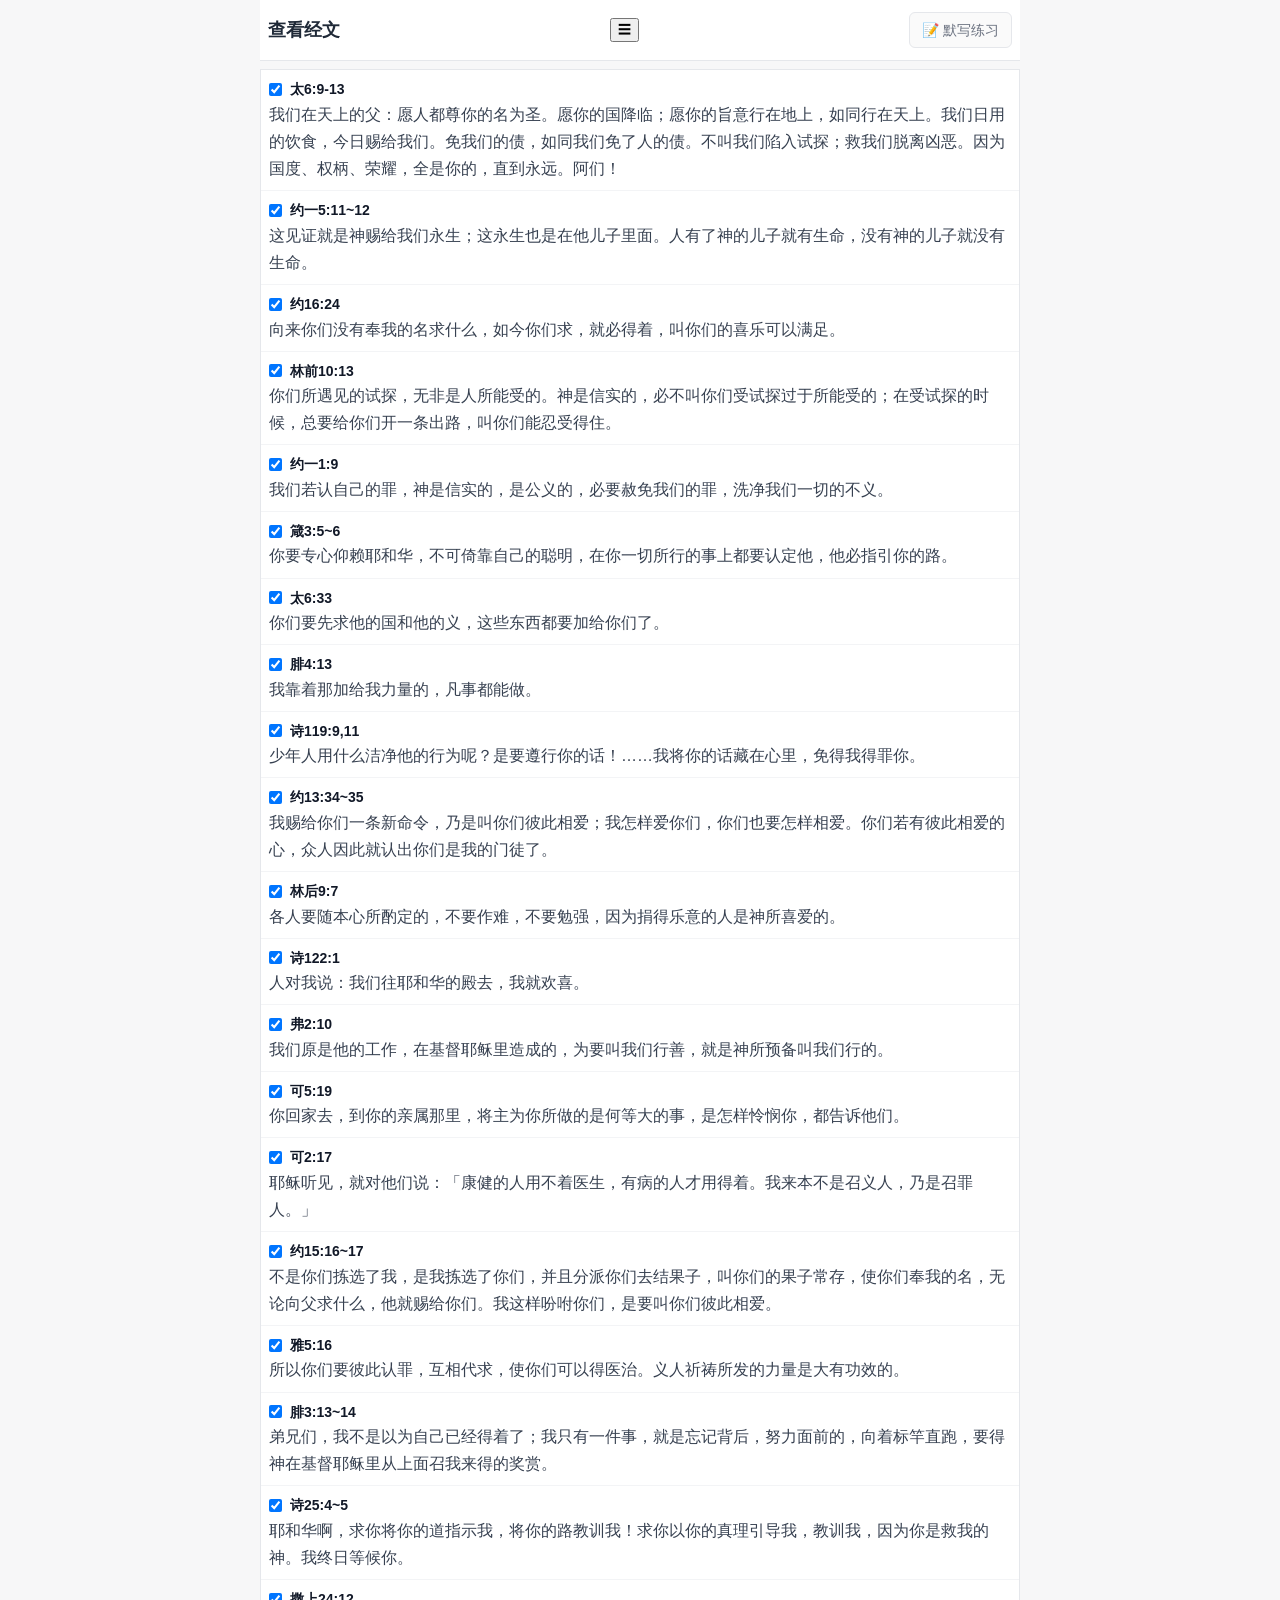
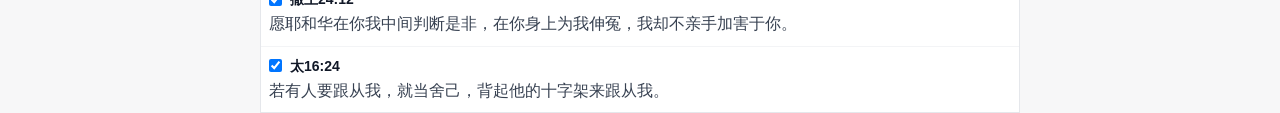
==== commit 43c6b42a: "good tight layout" ====
--- a/view.html
+++ b/view.html
@@ -17,19 +17,21 @@
     .header {
       background: #fff;
       border-bottom: 1px solid #e5e7eb;
-      padding: 12px 16px;
       display: flex;
       justify-content: space-between;
       align-items: center;
       position: sticky;
       top: 0;
       z-index: 100;
+      max-width: 760px;
+      margin: 0 auto;
     }
 
     .header h1 {
       margin: 0;
       font-size: 18px;
       font-weight: 600;
+      margin: 12px 8px;
     }
 
     .nav-link {
@@ -40,6 +42,7 @@
       border: 1px solid #e5e7eb;
       border-radius: 6px;
       background: #fafafa;
+      margin: 12px 8px;
     }
 
     .nav-link:hover {
@@ -92,7 +95,7 @@
     }
 
     .verse-checkbox {
-      margin: 4px 4px 0 0;
+      margin: 0;
     }
 
     .verse-content {
@@ -102,8 +105,10 @@
     .verse-reference {
       font-weight: 600;
       color: #111827;
-      margin-bottom: 8px;
       font-size: 14px;
+      display: flex;
+      align-items: center;
+      gap: 8px;
     }
 
     .verse-text {
@@ -322,10 +327,7 @@
 </head>
 <body>
   <header class="header">
-    <div style="display: flex; align-items: center; gap: 12px;">
-      
-      <h1>查看经文</h1>
-    </div>
+    <h1>查看经文</h1>
     <button class="hamburger" id="hamburger">☰</button>
     <a href="index.html" class="nav-link">📝 默写练习</a>
   </header>
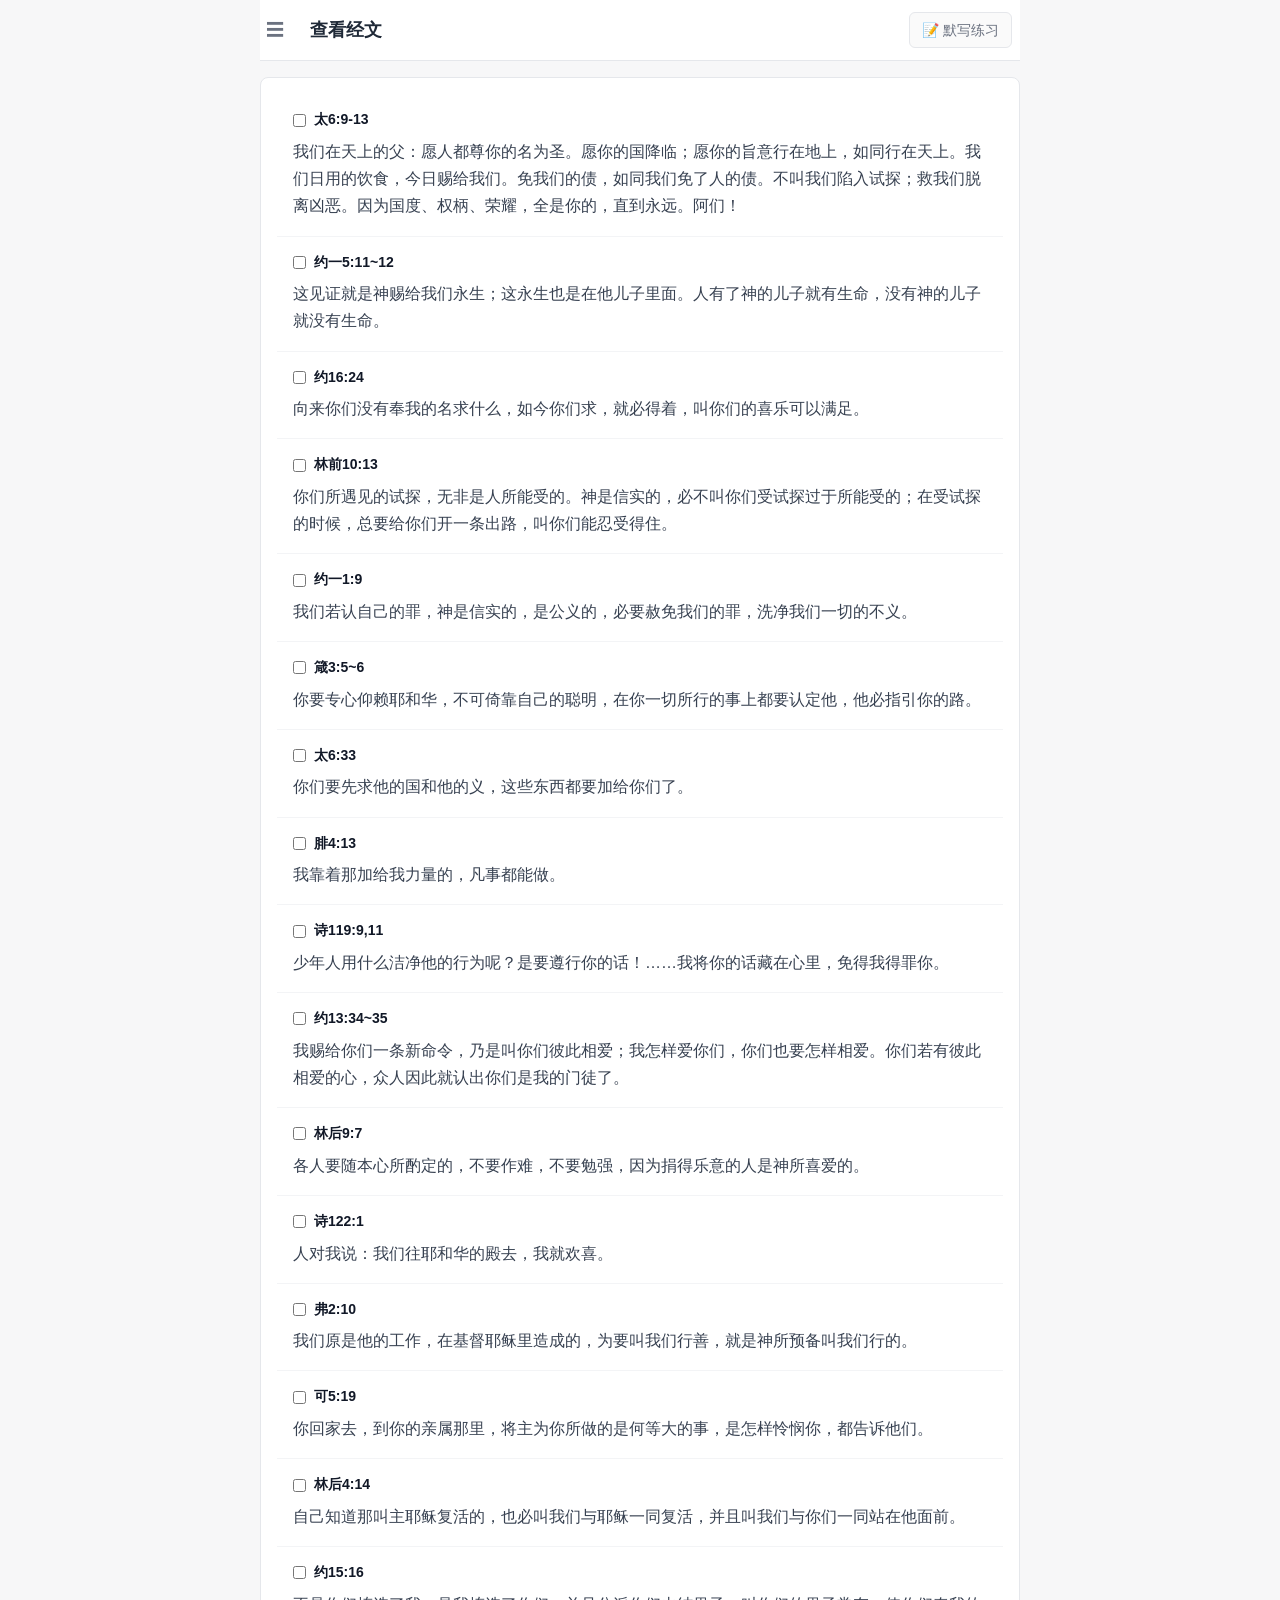
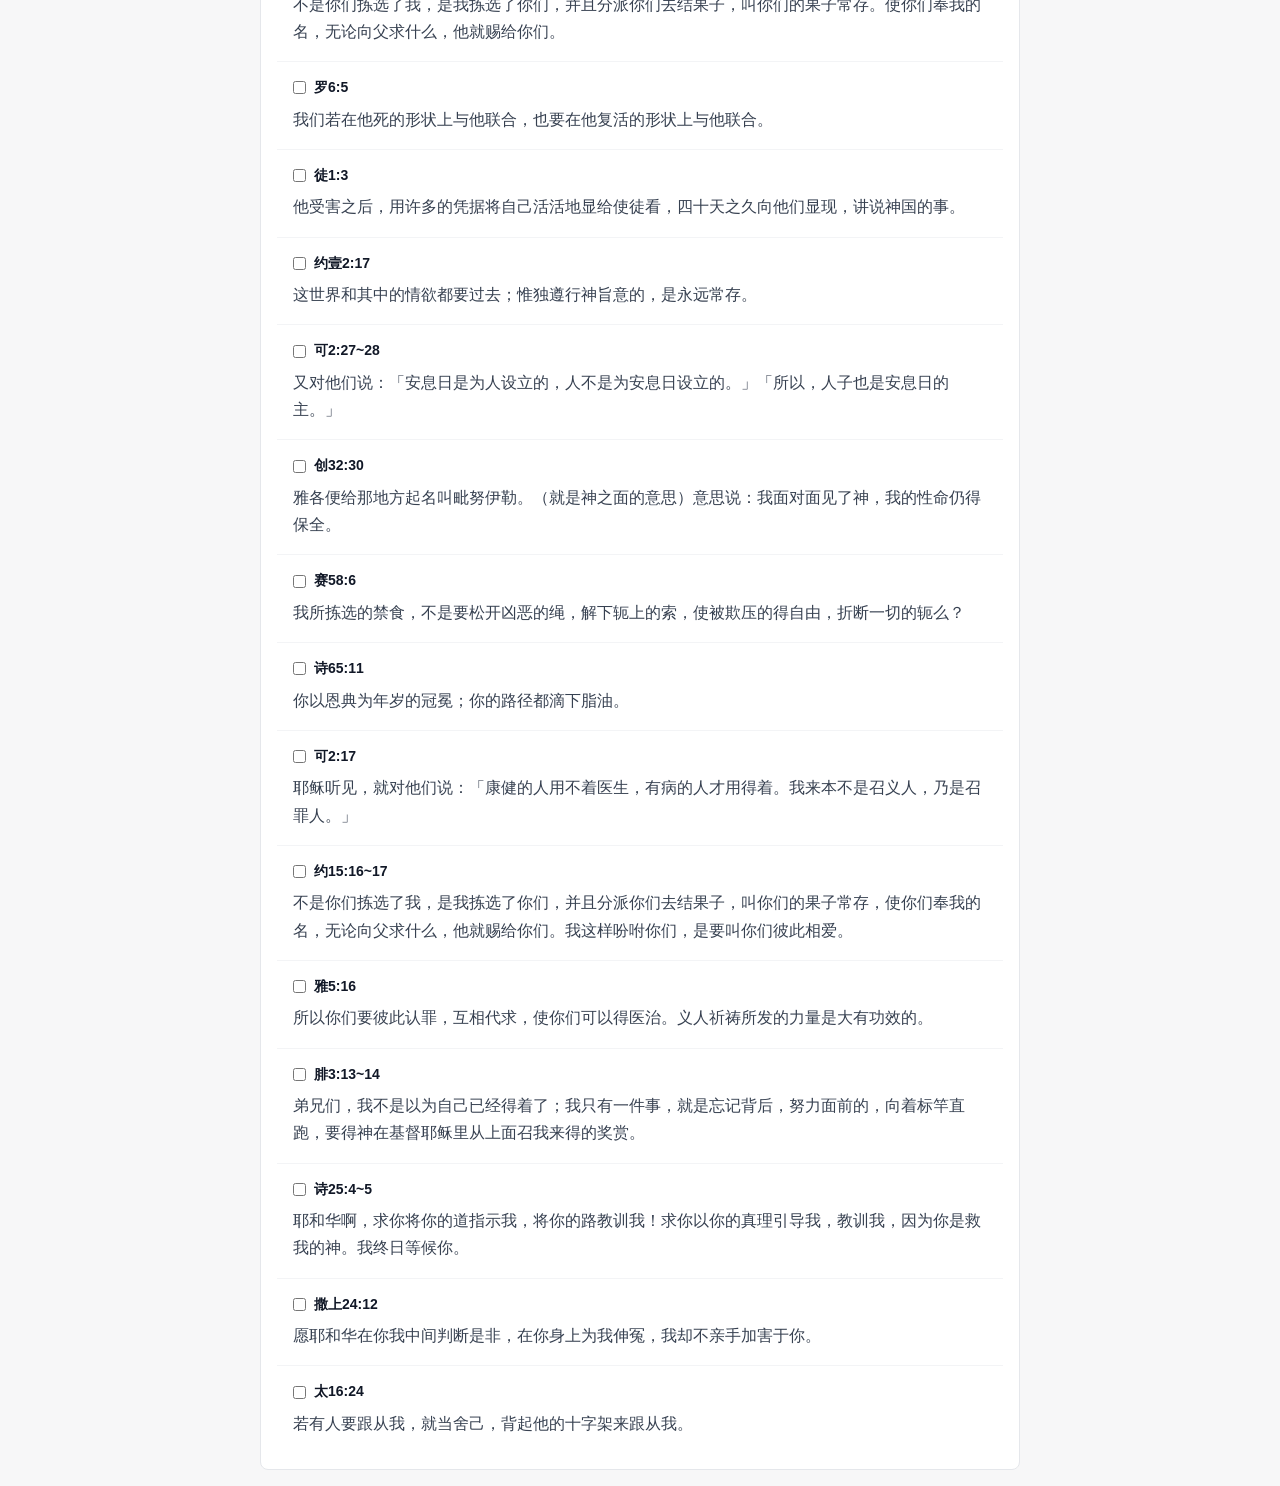
==== commit 78b8816b: "cleanup and refactor" ====
--- a/view.html
+++ b/view.html
@@ -4,331 +4,15 @@
   <meta charset="UTF-8">
   <meta name="viewport" content="width=device-width, initial-scale=1.0">
   <title>查看经文</title>
-  <style>
-    body {
-      margin: 0;
-      padding: 0;
-      font-family: -apple-system, BlinkMacSystemFont, "Segoe UI", Roboto, sans-serif;
-      background: #f7f7f8;
-      color: #1f2937;
-      line-height: 1.6;
-    }
-
-    .header {
-      background: #fff;
-      border-bottom: 1px solid #e5e7eb;
-      display: flex;
-      justify-content: space-between;
-      align-items: center;
-      position: sticky;
-      top: 0;
-      z-index: 100;
-      max-width: 760px;
-      margin: 0 auto;
-    }
-
-    .header h1 {
-      margin: 0;
-      font-size: 18px;
-      font-weight: 600;
-      margin: 12px 8px;
-    }
-
-    .nav-link {
-      color: #6b7280;
-      text-decoration: none;
-      font-size: 14px;
-      padding: 6px 12px;
-      border: 1px solid #e5e7eb;
-      border-radius: 6px;
-      background: #fafafa;
-      margin: 12px 8px;
-    }
-
-    .nav-link:hover {
-      background: #f3f4f6;
-      color: #374151;
-    }
-
-    .search-btn {
-      background: none;
-      border: none;
-      font-size: 16px;
-      cursor: pointer;
-      padding: 6px;
-      color: #6b7280;
-    }
-
-    .main {
-      max-width: 760px;
-      margin: 0 auto;
-      padding-top: 8px;
-    }
-
-    .view-container {
-      background: #fff;
-      border: 1px solid #e5e7eb;
-      overflow: hidden;
-    }
-
-    .view-content {
-      display: none;
-    }
-
-    .view-content.active {
-      display: block;
-    }
-
-    .verse-card {
-      border-bottom: 1px solid #f3f4f6;
-      transition: background 0.2s;
-      align-items: flex-start;
-      padding: 8px;
-    }
-
-    .verse-card:last-child {
-      border-bottom: none;
-    }
-
-    .verse-card:hover {
-      background: #fafafa;
-    }
-
-    .verse-checkbox {
-      margin: 0;
-    }
-
-    .verse-content {
-      flex: 1;
-    }
-
-    .verse-reference {
-      font-weight: 600;
-      color: #111827;
-      font-size: 14px;
-      display: flex;
-      align-items: center;
-      gap: 8px;
-    }
-
-    .verse-text {
-      color: #374151;
-      line-height: 1.7;
-    }
-
-    .group-section {
-      margin-bottom: 24px;
-    }
-
-    .group-header {
-      padding: 8px 16px;
-      background: #f9fafb;
-      border-bottom: 1px solid #f3f4f6;
-      font-weight: 600;
-      color: #111827;
-      font-size: 15px;
-    }
-
-    .group-verses {
-      display: block;
-    }
-
-    .book-section {
-      margin-bottom: 16px;
-    }
-
-    .book-header {
-      padding: 8px 16px;
-      background: #f9fafb;
-      border-bottom: 1px solid #f3f4f6;
-      font-weight: 600;
-      color: #111827;
-      font-size: 15px;
-    }
-
-    .loading {
-      text-align: center;
-      padding: 32px;
-      color: #6b7280;
-    }
-
-    .error {
-      text-align: center;
-      padding: 32px;
-      color: #dc2626;
-    }
-
-    .empty-state {
-      text-align: center;
-      padding: 48px 16px;
-      color: #6b7280;
-    }
-
-    .empty-state-icon {
-      font-size: 48px;
-      margin-bottom: 16px;
-      opacity: 0.5;
-    }
-
-    /* Hamburger Menu Styles */
-    .menu-overlay {
-      position: fixed;
-      top: 0;
-      left: 0;
-      width: 100%;
-      height: 100%;
-      background: rgba(0, 0, 0, 0.5);
-      z-index: 200;
-      opacity: 0;
-      visibility: hidden;
-      transition: all 0.3s ease;
-    }
-
-    .menu-overlay.active {
-      opacity: 1;
-      visibility: visible;
-    }
-
-    .menu-panel {
-      position: fixed;
-      top: 0;
-      left: -300px;
-      width: 280px;
-      height: 100%;
-      background: #fff;
-      z-index: 300;
-      transition: left 0.3s ease;
-      box-shadow: 2px 0 10px rgba(0, 0, 0, 0.1);
-      display: flex;
-      flex-direction: column;
-    }
-
-    .menu-panel.active {
-      left: 0;
-    }
-
-    .menu-header {
-      display: flex;
-      justify-content: space-between;
-      align-items: center;
-      padding: 16px 20px;
-      border-bottom: 1px solid #e5e7eb;
-      background: #f9fafb;
-    }
-
-    .menu-header h3 {
-      margin: 0;
-      font-size: 16px;
-      font-weight: 600;
-      color: #111827;
-    }
-
-    .menu-close {
-      background: none;
-      border: none;
-      font-size: 20px;
-      cursor: pointer;
-      color: #6b7280;
-      width: 24px;
-      height: 24px;
-      display: flex;
-      align-items: center;
-      justify-content: center;
-    }
-
-    .menu-section {
-      padding: 20px;
-      border-bottom: 1px solid #f3f4f6;
-    }
-
-    .menu-section:last-child {
-      border-bottom: none;
-    }
-
-    .menu-label {
-      display: block;
-      font-weight: 600;
-      color: #374151;
-      margin-bottom: 8px;
-      font-size: 14px;
-    }
-
-    .menu-search {
-      width: 100%;
-      padding: 8px 12px;
-      border: 1px solid #e5e7eb;
-      border-radius: 6px;
-      font-size: 14px;
-      box-sizing: border-box;
-    }
-
-    .menu-search:focus {
-      outline: none;
-      border-color: #3b82f6;
-      box-shadow: 0 0 0 3px rgba(59, 130, 246, 0.1);
-    }
-
-    .menu-tabs {
-      display: flex;
-      flex-direction: column;
-      gap: 4px;
-    }
-
-    .menu-tab {
-      padding: 10px 12px;
-      background: none;
-      border: none;
-      text-align: left;
-      cursor: pointer;
-      border-radius: 6px;
-      font-size: 14px;
-      color: #6b7280;
-      transition: all 0.2s;
-      display: flex;
-      align-items: center;
-      gap: 8px;
-    }
-
-    .menu-tab.active {
-      background: #f3f4f6;
-      color: #111827;
-      font-weight: 600;
-    }
-
-    .menu-tab:hover:not(.active) {
-      background: #fafafa;
-      color: #374151;
-    }
-
-    .menu-action {
-      width: 100%;
-      padding: 10px 12px;
-      background: #f9fafb;
-      border: 1px solid #e5e7eb;
-      border-radius: 6px;
-      cursor: pointer;
-      font-size: 14px;
-      color: #374151;
-      margin-bottom: 8px;
-      transition: all 0.2s;
-    }
-
-    .menu-action:hover {
-      background: #f3f4f6;
-      border-color: #d1d5db;
-    }
-
-    .menu-status {
-      font-size: 13px;
-      color: #6b7280;
-      text-align: center;
-    }
-  </style>
+  <link rel="stylesheet" href="css/shared.css">
+  <link rel="stylesheet" href="css/view.css">
 </head>
 <body>
   <header class="header">
-    <h1>查看经文</h1>
-    <button class="hamburger" id="hamburger">☰</button>
+    <div style="display: flex; align-items: center; gap: 12px;">
+      <button class="hamburger" id="hamburger">☰</button>
+      <h1>查看经文</h1>
+    </div>
     <a href="index.html" class="nav-link">📝 默写练习</a>
   </header>
 
@@ -361,7 +45,6 @@
   </div>
 
   <main class="main">
-
     <div class="view-container">
       <div id="view-all" class="view-content active">
         <div class="loading">加载中...</div>
@@ -377,85 +60,16 @@
     </div>
   </main>
 
+  <script src="js/data.js"></script>
+  <script src="js/view-utils.js"></script>
   <script>
-    // Chinese Bible book mapping for sorting
-    const BOOK_MAPPING = {
-      '创': { name: '创世记', order: 1, testament: 'old' },
-      '出': { name: '出埃及记', order: 2, testament: 'old' },
-      '利': { name: '利未记', order: 3, testament: 'old' },
-      '民': { name: '民数记', order: 4, testament: 'old' },
-      '申': { name: '申命记', order: 5, testament: 'old' },
-      '书': { name: '约书亚记', order: 6, testament: 'old' },
-      '士': { name: '士师记', order: 7, testament: 'old' },
-      '得': { name: '路得记', order: 8, testament: 'old' },
-      '撒上': { name: '撒母耳记上', order: 9, testament: 'old' },
-      '撒下': { name: '撒母耳记下', order: 10, testament: 'old' },
-      '王上': { name: '列王纪上', order: 11, testament: 'old' },
-      '王下': { name: '列王纪下', order: 12, testament: 'old' },
-      '代上': { name: '历代志上', order: 13, testament: 'old' },
-      '代下': { name: '历代志下', order: 14, testament: 'old' },
-      '拉': { name: '以斯拉记', order: 15, testament: 'old' },
-      '尼': { name: '尼希米记', order: 16, testament: 'old' },
-      '斯': { name: '以斯帖记', order: 17, testament: 'old' },
-      '伯': { name: '约伯记', order: 18, testament: 'old' },
-      '诗': { name: '诗篇', order: 19, testament: 'old' },
-      '箴': { name: '箴言', order: 20, testament: 'old' },
-      '传': { name: '传道书', order: 21, testament: 'old' },
-      '歌': { name: '雅歌', order: 22, testament: 'old' },
-      '赛': { name: '以赛亚书', order: 23, testament: 'old' },
-      '耶': { name: '耶利米书', order: 24, testament: 'old' },
-      '哀': { name: '耶利米哀歌', order: 25, testament: 'old' },
-      '结': { name: '以西结书', order: 26, testament: 'old' },
-      '但': { name: '但以理书', order: 27, testament: 'old' },
-      '何': { name: '何西阿书', order: 28, testament: 'old' },
-      '珥': { name: '约珥书', order: 29, testament: 'old' },
-      '摩': { name: '阿摩司书', order: 30, testament: 'old' },
-      '俄': { name: '俄巴底亚书', order: 31, testament: 'old' },
-      '拿': { name: '约拿书', order: 32, testament: 'old' },
-      '弥': { name: '弥迦书', order: 33, testament: 'old' },
-      '鸿': { name: '那鸿书', order: 34, testament: 'old' },
-      '哈': { name: '哈巴谷书', order: 35, testament: 'old' },
-      '番': { name: '西番雅书', order: 36, testament: 'old' },
-      '该': { name: '哈该书', order: 37, testament: 'old' },
-      '亚': { name: '撒迦利亚书', order: 38, testament: 'old' },
-      '玛': { name: '玛拉基书', order: 39, testament: 'old' },
-      '太': { name: '马太福音', order: 40, testament: 'new' },
-      '可': { name: '马可福音', order: 41, testament: 'new' },
-      '路': { name: '路加福音', order: 42, testament: 'new' },
-      '约': { name: '约翰福音', order: 43, testament: 'new' },
-      '徒': { name: '使徒行传', order: 44, testament: 'new' },
-      '罗': { name: '罗马书', order: 45, testament: 'new' },
-      '林前': { name: '哥林多前书', order: 46, testament: 'new' },
-      '林后': { name: '哥林多后书', order: 47, testament: 'new' },
-      '加': { name: '加拉太书', order: 48, testament: 'new' },
-      '弗': { name: '以弗所书', order: 49, testament: 'new' },
-      '腓': { name: '腓立比书', order: 50, testament: 'new' },
-      '西': { name: '歌罗西书', order: 51, testament: 'new' },
-      '帖前': { name: '帖撒罗尼迦前书', order: 52, testament: 'new' },
-      '帖后': { name: '帖撒罗尼迦后书', order: 53, testament: 'new' },
-      '提前': { name: '提摩太前书', order: 54, testament: 'new' },
-      '提后': { name: '提摩太后书', order: 55, testament: 'new' },
-      '多': { name: '提多书', order: 56, testament: 'new' },
-      '门': { name: '腓利门书', order: 57, testament: 'new' },
-      '来': { name: '希伯来书', order: 58, testament: 'new' },
-      '雅': { name: '雅各书', order: 59, testament: 'new' },
-      '彼前': { name: '彼得前书', order: 60, testament: 'new' },
-      '彼后': { name: '彼得后书', order: 61, testament: 'new' },
-      '约一': { name: '约翰一书', order: 62, testament: 'new' },
-      '约二': { name: '约翰二书', order: 63, testament: 'new' },
-      '约三': { name: '约翰三书', order: 64, testament: 'new' },
-      '犹': { name: '犹大书', order: 65, testament: 'new' },
-      '启': { name: '启示录', order: 66, testament: 'new' }
-    };
-
     // Application state
     const state = {
       verses: [],
       groups: [],
       currentView: 'all',
       searchQuery: '',
-      filteredVerses: [],
-      selectedVerses: new Set()
+      filteredVerses: []
     };
 
     // DOM elements
@@ -473,356 +87,26 @@
       viewBooks: document.getElementById('view-books')
     };
 
-    // Parse scripture reference
-    function parseReference(reference) {
-      if (!reference) return null;
-      
-      // Match patterns like "太6:9-13", "约一5:11~12", "诗119:9,11"
-      const match = reference.match(/^(.+?)(\d+):(.+)$/);
-      if (!match) return null;
-      
-      const book = match[1].trim();
-      const chapter = parseInt(match[2]);
-      const versePart = match[3].trim();
-      
-      return {
-        book,
-        chapter,
-        verses: versePart,
-        bookInfo: BOOK_MAPPING[book] || { name: book, order: 999, testament: 'unknown' }
-      };
-    }
+    // Initialize components
+    const scriptureData = new ScriptureData();
+    const selectionManager = new SelectionManager();
+    
+    const hamburgerMenu = new HamburgerMenu(elements, {
+      onTabSwitch: (view) => switchTab(view),
+      onSearch: (query) => performSearch(query),
+      onSelectAll: () => selectionManager.toggleAll(state.filteredVerses)
+    });
 
-    // Save selected verses to localStorage
-    function saveSelectedVerses() {
-      localStorage.setItem('selectedVerses', JSON.stringify([...state.selectedVerses]));
-    }
+    // Selection change handler
+    selectionManager.onSelectionChange((selectedVerses) => {
+      hamburgerMenu.updateSelectedCount(selectedVerses.size);
+      renderCurrentView();
+    });
 
-    // Update selected count display
-    function updateSelectedCount() {
-      elements.menuSelectedCount.textContent = `已选择: ${state.selectedVerses.size}`;
-    }
-
-    // Toggle verse selection
-    function toggleVerseSelection(reference, checkbox) {
-      if (checkbox.checked) {
-        state.selectedVerses.add(reference);
-      } else {
-        state.selectedVerses.delete(reference);
-      }
-      saveSelectedVerses();
-      updateSelectedCount();
-    }
-
-    // Select/deselect all verses
-    function toggleSelectAll() {
-      const allReferences = state.filteredVerses.map(v => v.reference);
-      const allSelected = allReferences.every(ref => state.selectedVerses.has(ref));
-      
-      if (allSelected) {
-        // Deselect all
-        allReferences.forEach(ref => state.selectedVerses.delete(ref));
-      } else {
-        // Select all
-        allReferences.forEach(ref => state.selectedVerses.add(ref));
-      }
-      
-      saveSelectedVerses();
-      updateSelectedCount();
-      renderCurrentView();
-    }
-    async function loadVerses() {
-      try {
-        // Try to scan verses directory first
-        let verseFiles = [];
-        try {
-          const res = await fetch("./verses/");
-          if (res.ok) {
-            const html = await res.text();
-            const doc = new DOMParser().parseFromString(html, "text/html");
-            const links = Array.from(doc.querySelectorAll("a"));
-            verseFiles = links
-              .map(a => decodeURIComponent(a.getAttribute("href") || "").trim())
-              .filter(href => href.toLowerCase().endsWith(".json"))
-              .filter(href => !href.includes("/"))
-              .sort()
-              .map(file => `verses/${file}`);
-          }
-        } catch (e) {
-          console.log("Could not scan verses directory, falling back to groups.json");
-        }
-
-        // Fallback to groups.json
-        if (verseFiles.length === 0) {
-          const groupRes = await fetch("./groups.json");
-          if (!groupRes.ok) throw new Error("Cannot load groups.json");
-          const groups = await groupRes.json();
-          verseFiles = Array.isArray(groups) 
-            ? groups.map(group => group?.file || "").filter(Boolean)
-            : [];
-        }
-
-        if (verseFiles.length === 0) {
-          throw new Error("No verse files found");
-        }
-
-        // Load all verse files
-        const allVerses = [];
-        for (const file of verseFiles) {
-          try {
-            const res = await fetch(`./${file}`);
-            if (!res.ok) continue;
-            const data = await res.json();
-            if (Array.isArray(data)) {
-              const normalizedVerses = data
-                .map(item => ({
-                  reference: String(item.reference || item["出处"] || "").trim(),
-                  text: String(item.text || item["内容"] || "").trim(),
-                  sourceFile: file
-                }))
-                .filter(item => item.reference && item.text);
-              
-              allVerses.push(...normalizedVerses);
-            }
-          } catch (e) {
-            console.warn(`Failed to load ${file}:`, e);
-          }
-        }
-
-        // Parse and enhance verses
-        state.verses = allVerses.map(verse => {
-          const parsed = parseReference(verse.reference);
-          return {
-            ...verse,
-            parsed
-          };
-        });
-
-        // Load selected verses from localStorage, default to all selected
-        const savedSelected = localStorage.getItem('selectedVerses');
-        if (savedSelected) {
-          const selectedArray = JSON.parse(savedSelected);
-          state.selectedVerses = new Set(selectedArray);
-        } else {
-          // Default: select all
-          state.selectedVerses = new Set(state.verses.map(v => v.reference));
-        }
-
-        // Load groups data
-        try {
-          const groupRes = await fetch("./groups.json");
-          if (groupRes.ok) {
-            state.groups = await groupRes.json();
-          }
-        } catch (e) {
-          console.warn("Could not load groups.json:", e);
-          state.groups = [];
-        }
-
-        state.filteredVerses = [...state.verses];
-        updateSelectedCount();
-        renderCurrentView();
-        
-      } catch (error) {
-        console.error("Failed to load verses:", error);
-        showError("加载失败：请确认 verses/ 目录下有 JSON 文件，或提供 groups.json");
-      }
-    }
-
-    // Render verses in "All" view
-    function renderAllView() {
-      const container = elements.viewAll;
-      
-      if (state.filteredVerses.length === 0) {
-        container.innerHTML = `
-          <div class="empty-state">
-            <div class="empty-state-icon">📖</div>
-            <div>没有找到经文</div>
-          </div>
-        `;
-        return;
-      }
-
-      const html = state.filteredVerses
-        .map(verse => `
-          <div class="verse-card">
-              <div class="verse-reference">
-                <input type="checkbox" class="verse-checkbox" 
-                   data-reference="${verse.reference}" 
-                   ${state.selectedVerses.has(verse.reference) ? 'checked' : ''}>
-                ${verse.reference}
-              </div>
-              <div class="verse-text">${verse.text}</div>
-          </div>
-        `)
-        .join('');
-
-      container.innerHTML = html;
-    }
-
-    // Render verses in "Groups" view
-    function renderGroupsView() {
-      const container = elements.viewGroups;
-      
-      if (state.groups.length === 0) {
-        container.innerHTML = `
-          <div class="empty-state">
-            <div class="empty-state-icon">📚</div>
-            <div>没有分组数据</div>
-          </div>
-        `;
-        return;
-      }
-
-      const html = state.groups
-        .map(group => {
-          // Find verses for this group
-          const groupVerses = state.filteredVerses.filter(verse => 
-            verse.sourceFile === group.file
-          );
-          
-          return `
-            <div class="group-section">
-              <div class="group-header">${group.name} (${groupVerses.length})</div>
-              <div class="group-verses">
-                ${groupVerses.map(verse => `
-                  <div class="verse-card">
-                    <div class="verse-reference">
-                      <input type="checkbox" class="verse-checkbox" 
-                          data-reference="${verse.reference}" 
-                          ${state.selectedVerses.has(verse.reference) ? 'checked' : ''}>
-                      ${verse.reference}</div>
-                    <div class="verse-text">${verse.text}</div>
-                  </div>
-                `).join('')}
-              </div>
-            </div>
-          `;
-        })
-        .join('');
-
-      container.innerHTML = html;
-    }
-
-    // Render verses in "Books" view
-    function renderBooksView() {
-      const container = elements.viewBooks;
-      
-      // Group verses by book
-      const bookGroups = {};
-      state.filteredVerses.forEach(verse => {
-        if (verse.parsed) {
-          const bookKey = verse.parsed.book;
-          if (!bookGroups[bookKey]) {
-            bookGroups[bookKey] = [];
-          }
-          bookGroups[bookKey].push(verse);
-        }
-      });
-
-      // Sort books by biblical order
-      const sortedBooks = Object.keys(bookGroups).sort((a, b) => {
-        const orderA = BOOK_MAPPING[a]?.order || 999;
-        const orderB = BOOK_MAPPING[b]?.order || 999;
-        return orderA - orderB;
-      });
-
-      if (sortedBooks.length === 0) {
-        container.innerHTML = `
-          <div class="empty-state">
-            <div class="empty-state-icon">📜</div>
-            <div>没有找到书卷</div>
-          </div>
-        `;
-        return;
-      }
-
-      const html = sortedBooks
-        .map(bookKey => {
-          const verses = bookGroups[bookKey];
-          const bookInfo = BOOK_MAPPING[bookKey];
-          const bookName = bookInfo?.name || bookKey;
-          
-          // Sort verses by chapter and verse
-          const sortedVerses = verses.sort((a, b) => {
-            if (a.parsed.chapter !== b.parsed.chapter) {
-              return a.parsed.chapter - b.parsed.chapter;
-            }
-            // For verse sorting, we'll keep the original order for now
-            return 0;
-          });
-
-          return `
-            <div class="book-section">
-              <div class="book-header">${bookName} (${verses.length})</div>
-              ${sortedVerses.map(verse => `
-                <div class="verse-card">
-                  <div class="verse-reference">
-                    <input type="checkbox" class="verse-checkbox" 
-                        data-reference="${verse.reference}" 
-                        ${state.selectedVerses.has(verse.reference) ? 'checked' : ''}>
-                    ${verse.reference}</div>
-                  <div class="verse-text">${verse.text}</div>
-                </div>
-              `).join('')}
-            </div>
-          `;
-        })
-        .join('');
-
-      container.innerHTML = html;
-    }
-
-    // Search functionality
-    function performSearch(query) {
-      state.searchQuery = query.toLowerCase().trim();
-      
-      if (state.searchQuery === '') {
-        state.filteredVerses = [...state.verses];
-      } else {
-        state.filteredVerses = state.verses.filter(verse => 
-          verse.reference.toLowerCase().includes(state.searchQuery) ||
-          verse.text.toLowerCase().includes(state.searchQuery)
-        );
-      }
-      
-      renderCurrentView();
-    }
-
-    // Render current view
-    function renderCurrentView() {
-      switch (state.currentView) {
-        case 'all':
-          renderAllView();
-          break;
-        case 'groups':
-          renderGroupsView();
-          break;
-        case 'books':
-          renderBooksView();
-          break;
-      }
-    }
-
-    // Menu functions
-    function openMenu() {
-      elements.menuOverlay.classList.add('active');
-      elements.menuPanel.classList.add('active');
-    }
-
-    function closeMenu() {
-      elements.menuOverlay.classList.remove('active');
-      elements.menuPanel.classList.remove('active');
-    }
-
-    // Switch tab
+    // Switch tab function
     function switchTab(view) {
       state.currentView = view;
-      
-      // Update tab appearance
-      elements.menuTabs.forEach(tab => {
-        tab.classList.toggle('active', tab.dataset.view === view);
-      });
+      hamburgerMenu.updateActiveTab(view);
       
       // Update content visibility
       document.querySelectorAll('.view-content').forEach(content => {
@@ -830,42 +114,61 @@
       });
       
       renderCurrentView();
-      closeMenu(); // Close menu after switching
+      hamburgerMenu.close();
     }
 
-    // Show error message
-    function showError(message) {
-      document.querySelectorAll('.view-content').forEach(content => {
-        content.innerHTML = `<div class="error">${message}</div>`;
-      });
+    // Search functionality
+    function performSearch(query) {
+      state.searchQuery = query;
+      state.filteredVerses = ViewUtils.performSearch(state.verses, query);
+      renderCurrentView();
     }
 
-    // Event listeners
-    // Menu controls
-    elements.hamburger.addEventListener('click', openMenu);
-    elements.menuClose.addEventListener('click', closeMenu);
-    elements.menuOverlay.addEventListener('click', closeMenu);
+    // Render current view
+    function renderCurrentView() {
+      let html = '';
+      
+      switch (state.currentView) {
+        case 'all':
+          html = ViewUtils.renderAllView(state.filteredVerses, selectionManager.selectedVerses);
+          elements.viewAll.innerHTML = html;
+          break;
+        case 'groups':
+          html = ViewUtils.renderGroupsView(state.filteredVerses, state.groups, selectionManager.selectedVerses);
+          elements.viewGroups.innerHTML = html;
+          break;
+        case 'books':
+          html = ViewUtils.renderBooksView(state.filteredVerses, selectionManager.selectedVerses, scriptureData.bookMapping);
+          elements.viewBooks.innerHTML = html;
+          break;
+      }
+    }
 
-    // Menu tabs
-    elements.menuTabs.forEach(tab => {
-      tab.addEventListener('click', () => {
-        switchTab(tab.dataset.view);
-      });
-    });
+    // Load verses and initialize
+    async function loadVerses() {
+      try {
+        const data = await scriptureData.initialize();
+        state.verses = data.verses;
+        state.groups = data.groups;
+        state.filteredVerses = [...state.verses];
+        
+        hamburgerMenu.updateSelectedCount(0);
+        renderCurrentView();
+        
+      } catch (error) {
+        console.error("Failed to load verses:", error);
+        const errorMessage = ViewUtils.showError("加载失败：请确认 verses/ 目录下有 JSON 文件，或提供 groups.json");
+        document.querySelectorAll('.view-content').forEach(content => {
+          content.innerHTML = errorMessage;
+        });
+      }
+    }
 
-    // Menu search
-    elements.menuSearchInput.addEventListener('input', (e) => {
-      performSearch(e.target.value);
-    });
-
-    // Menu select all
-    elements.menuSelectAll.addEventListener('click', toggleSelectAll);
-
-    // Delegate checkbox events
+    // Checkbox event delegation
     document.addEventListener('change', (e) => {
       if (e.target.classList.contains('verse-checkbox')) {
         const reference = e.target.dataset.reference;
-        toggleVerseSelection(reference, e.target);
+        selectionManager.toggle(reference, e.target.checked);
       }
     });
 
--- a/css/shared.css
+++ b/css/shared.css
@@ -0,0 +1,100 @@
+/* Shared styles across all pages */
+body {
+  margin: 0;
+  padding: 0;
+  font-family: -apple-system, BlinkMacSystemFont, "Segoe UI", Roboto, sans-serif;
+  background: #f7f7f8;
+  color: #1f2937;
+  line-height: 1.6;
+}
+
+.header {
+  background: #fff;
+  border-bottom: 1px solid #e5e7eb;
+  display: flex;
+  justify-content: space-between;
+  align-items: center;
+  position: sticky;
+  top: 0;
+  z-index: 100;
+  max-width: 760px;
+  margin: 0 auto;
+}
+
+.header h1 {
+  margin: 0;
+  font-size: 18px;
+  font-weight: 600;
+  margin: 12px 8px;
+}
+
+.nav-link {
+  color: #6b7280;
+  text-decoration: none;
+  font-size: 14px;
+  padding: 6px 12px;
+  border: 1px solid #e5e7eb;
+  border-radius: 6px;
+  background: #fafafa;
+  margin: 12px 8px;
+}
+
+.nav-link:hover {
+  background: #f3f4f6;
+  color: #374151;
+}
+
+.hamburger {
+  background: none;
+  border: none;
+  font-size: 18px;
+  cursor: pointer;
+  padding: 6px;
+  color: #6b7280;
+}
+
+.main {
+  max-width: 760px;
+  margin: 0 auto;
+  padding: 16px;
+}
+
+/* Verse card styles */
+.verse-card {
+  padding: 16px;
+  border-bottom: 1px solid #f3f4f6;
+  transition: background 0.2s;
+}
+
+.verse-card:last-child {
+  border-bottom: none;
+}
+
+.verse-card:hover {
+  background: #fafafa;
+}
+
+.verse-header {
+  display: flex;
+  align-items: center;
+  gap: 8px;
+  margin-bottom: 8px;
+}
+
+.verse-checkbox {
+  margin: 0;
+  flex-shrink: 0;
+}
+
+.verse-reference {
+  font-weight: 600;
+  color: #111827;
+  margin: 0;
+  font-size: 14px;
+  line-height: 1.4;
+}
+
+.verse-text {
+  color: #374151;
+  line-height: 1.7;
+}
--- a/css/view.css
+++ b/css/view.css
@@ -0,0 +1,200 @@
+/* View-specific styles */
+.view-container {
+  background: #fff;
+  border: 1px solid #e5e7eb;
+  border-radius: 8px;
+  overflow: hidden;
+}
+
+.view-content {
+  display: none;
+  padding: 16px;
+}
+
+.view-content.active {
+  display: block;
+}
+
+.group-section {
+  margin-bottom: 24px;
+}
+
+.group-header {
+  padding: 8px 16px;
+  background: #f9fafb;
+  border-bottom: 1px solid #f3f4f6;
+  font-weight: 600;
+  color: #111827;
+  font-size: 15px;
+}
+
+.group-verses {
+  display: block;
+}
+
+.book-section {
+  margin-bottom: 16px;
+}
+
+.book-header {
+  padding: 8px 16px;
+  background: #f9fafb;
+  border-bottom: 1px solid #f3f4f6;
+  font-weight: 600;
+  color: #111827;
+  font-size: 15px;
+}
+
+/* Hamburger Menu Styles */
+.menu-overlay {
+  position: fixed;
+  top: 0;
+  left: 0;
+  width: 100%;
+  height: 100%;
+  background: rgba(0, 0, 0, 0.5);
+  z-index: 200;
+  opacity: 0;
+  visibility: hidden;
+  transition: all 0.3s ease;
+}
+
+.menu-overlay.active {
+  opacity: 1;
+  visibility: visible;
+}
+
+.menu-panel {
+  position: fixed;
+  top: 0;
+  left: -300px;
+  width: 280px;
+  height: 100%;
+  background: #fff;
+  z-index: 300;
+  transition: left 0.3s ease;
+  box-shadow: 2px 0 10px rgba(0, 0, 0, 0.1);
+  display: flex;
+  flex-direction: column;
+}
+
+.menu-panel.active {
+  left: 0;
+}
+
+.menu-header {
+  display: flex;
+  justify-content: space-between;
+  align-items: center;
+  padding: 16px 20px;
+  border-bottom: 1px solid #e5e7eb;
+  background: #f9fafb;
+}
+
+.menu-header h3 {
+  margin: 0;
+  font-size: 16px;
+  font-weight: 600;
+  color: #111827;
+}
+
+.menu-close {
+  background: none;
+  border: none;
+  font-size: 20px;
+  cursor: pointer;
+  color: #6b7280;
+  width: 24px;
+  height: 24px;
+  display: flex;
+  align-items: center;
+  justify-content: center;
+}
+
+.menu-section {
+  padding: 20px;
+  border-bottom: 1px solid #f3f4f6;
+}
+
+.menu-section:last-child {
+  border-bottom: none;
+}
+
+.menu-label {
+  display: block;
+  font-weight: 600;
+  color: #374151;
+  margin-bottom: 8px;
+  font-size: 14px;
+}
+
+.menu-search {
+  width: 100%;
+  padding: 8px 12px;
+  border: 1px solid #e5e7eb;
+  border-radius: 6px;
+  font-size: 14px;
+  box-sizing: border-box;
+}
+
+.menu-search:focus {
+  outline: none;
+  border-color: #3b82f6;
+  box-shadow: 0 0 0 3px rgba(59, 130, 246, 0.1);
+}
+
+.menu-tabs {
+  display: flex;
+  flex-direction: column;
+  gap: 4px;
+}
+
+.menu-tab {
+  padding: 10px 12px;
+  background: none;
+  border: none;
+  text-align: left;
+  cursor: pointer;
+  border-radius: 6px;
+  font-size: 14px;
+  color: #6b7280;
+  transition: all 0.2s;
+  display: flex;
+  align-items: center;
+  gap: 8px;
+}
+
+.menu-tab.active {
+  background: #f3f4f6;
+  color: #111827;
+  font-weight: 600;
+}
+
+.menu-tab:hover:not(.active) {
+  background: #fafafa;
+  color: #374151;
+}
+
+.menu-action {
+  width: 100%;
+  padding: 10px 12px;
+  background: #f9fafb;
+  border: 1px solid #e5e7eb;
+  border-radius: 6px;
+  cursor: pointer;
+  font-size: 14px;
+  color: #374151;
+  margin-bottom: 8px;
+  transition: all 0.2s;
+}
+
+.menu-action:hover {
+  background: #f3f4f6;
+  border-color: #d1d5db;
+}
+
+.menu-status {
+  font-size: 13px;
+  color: #6b7280;
+  text-align: center;
+}
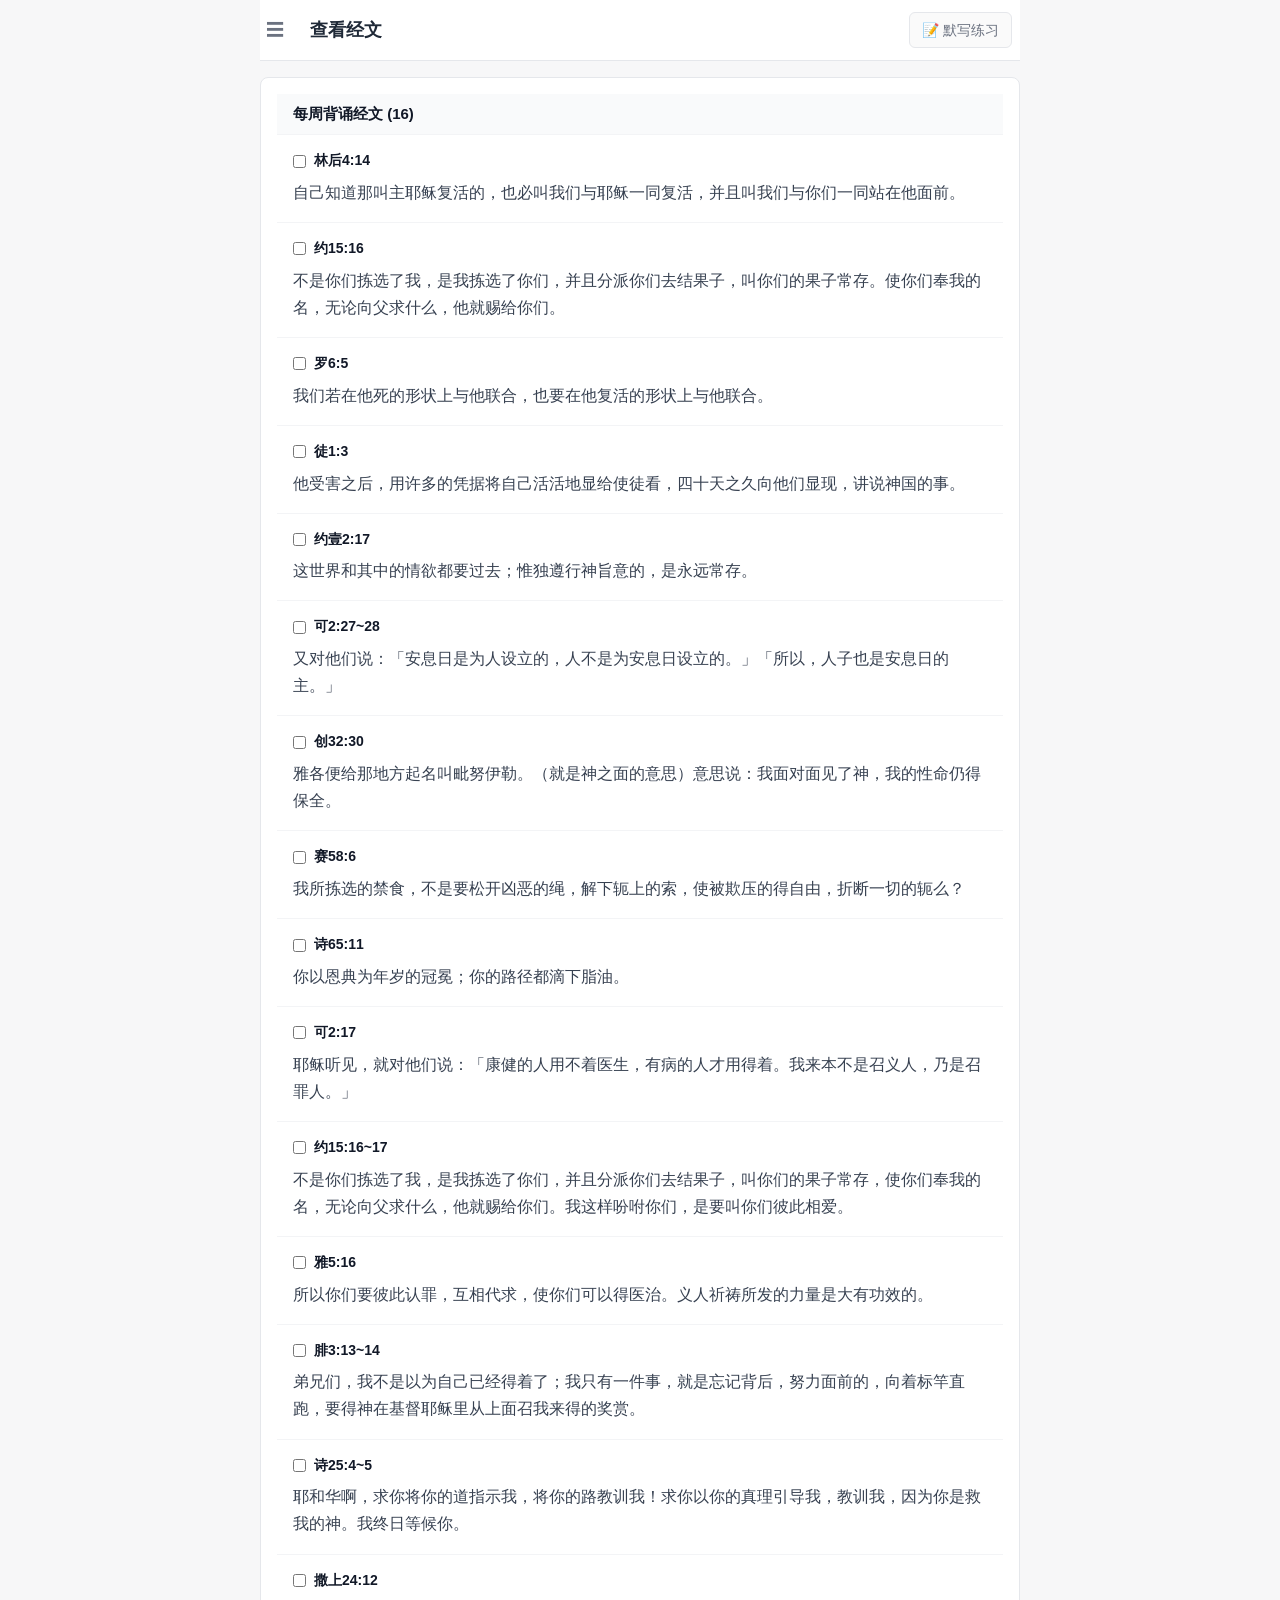
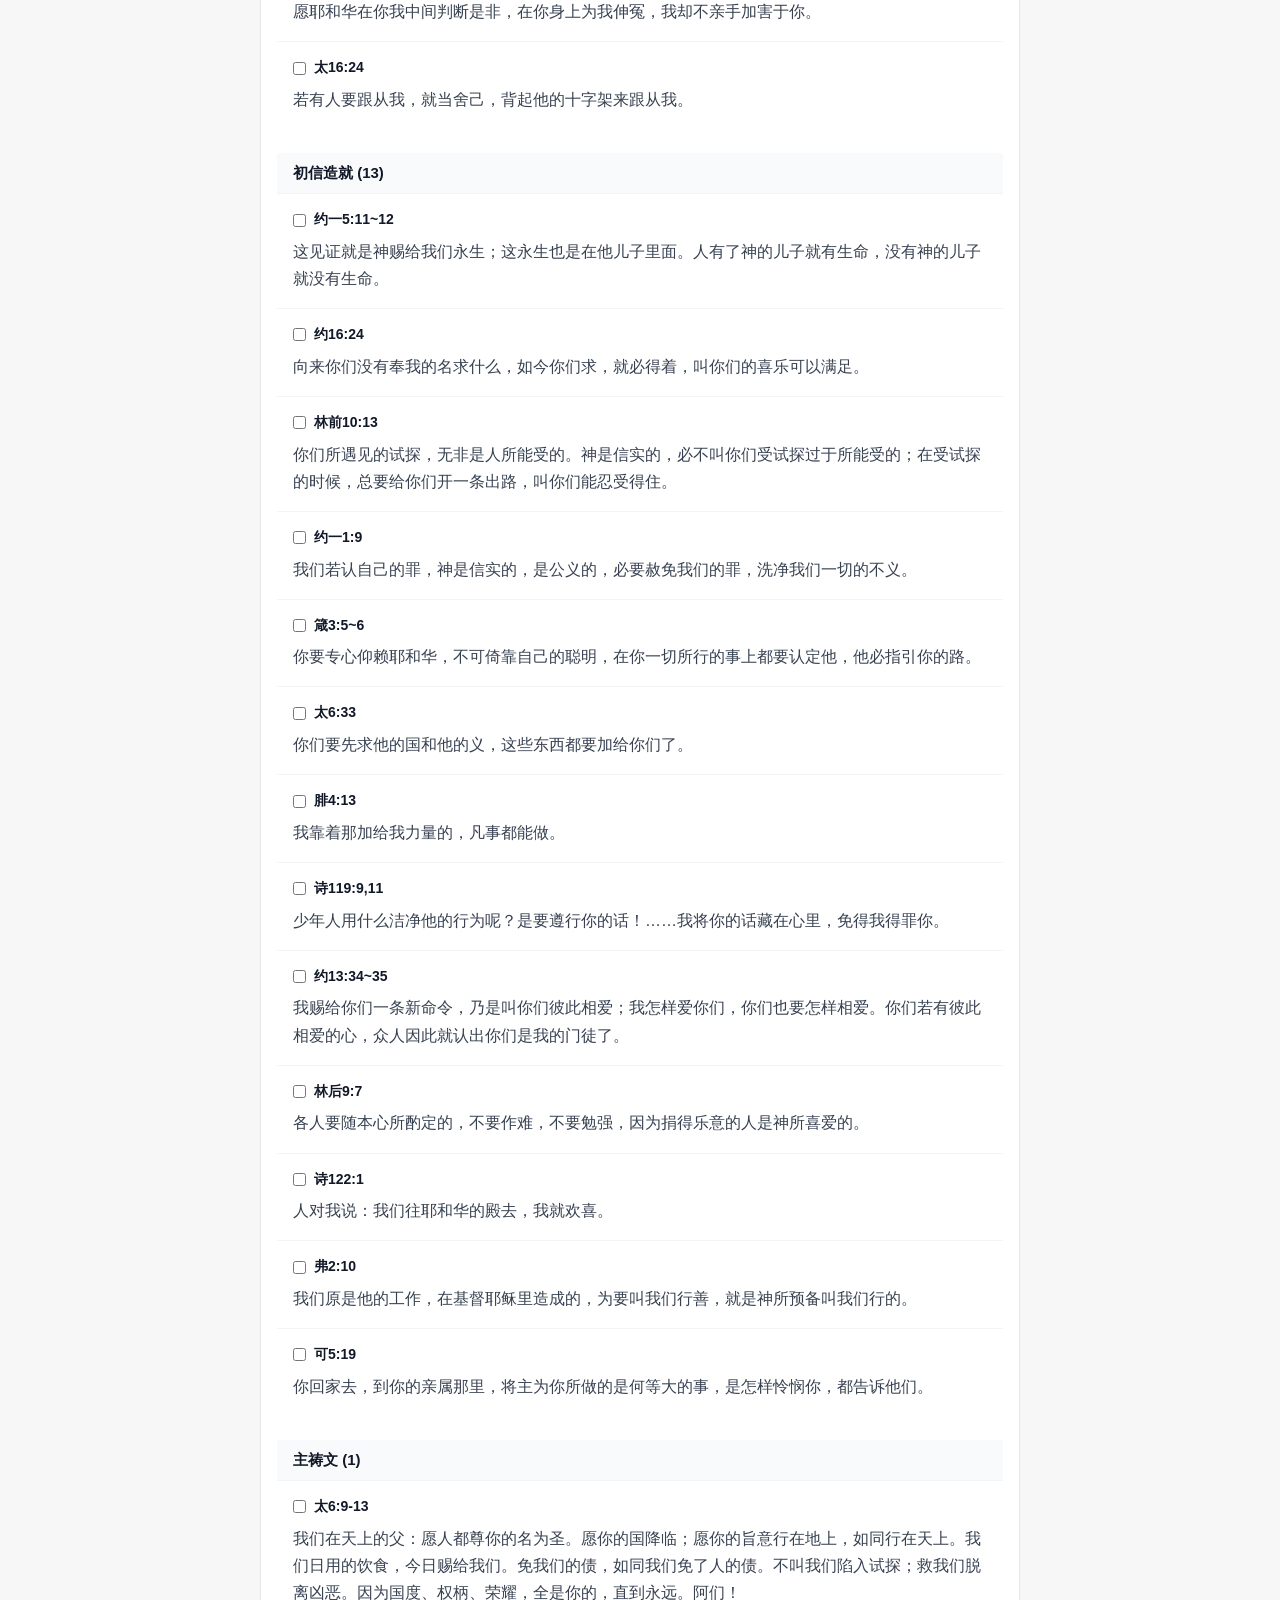
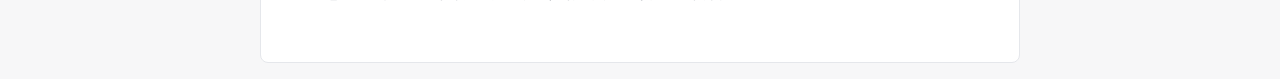
==== commit db408c4a: "change to links with param" ====
--- a/view.html
+++ b/view.html
@@ -32,9 +32,9 @@
     <div class="menu-section">
       <label class="menu-label">查看方式</label>
       <div class="menu-tabs">
-        <button class="menu-tab active" data-view="all">📖 全部经文</button>
-        <button class="menu-tab" data-view="groups">📚 分组查看</button>
-        <button class="menu-tab" data-view="books">📜 按书卷查看</button>
+        <a class="menu-tab" href="?mode=all" data-view="all">📖 全部经文</a>
+        <a class="menu-tab active" href="view.html" data-view="groups">📚 分组查看</a>
+        <a class="menu-tab" href="?mode=book" data-view="books">📜 按书卷查看</a>
       </div>
     </div>
 
@@ -46,11 +46,11 @@
 
   <main class="main">
     <div class="view-container">
-      <div id="view-all" class="view-content active">
+      <div id="view-all" class="view-content">
         <div class="loading">加载中...</div>
       </div>
-      
-      <div id="view-groups" class="view-content">
+
+      <div id="view-groups" class="view-content active">
         <div class="loading">加载中...</div>
       </div>
       
@@ -63,11 +63,36 @@
   <script src="js/data.js"></script>
   <script src="js/view-utils.js"></script>
   <script>
+    const VIEW_MODE_KEY = "scriptureViewMode";
+    const URL_TO_VIEW = { group: "groups", groups: "groups", all: "all", book: "books", books: "books" };
+    const VIEW_TO_URL = { groups: "group", all: "all", books: "book" };
+
+    function loadViewMode() {
+      const urlMode = new URLSearchParams(window.location.search).get("mode");
+      if (urlMode && URL_TO_VIEW[urlMode]) {
+        const mode = URL_TO_VIEW[urlMode];
+        localStorage.setItem(VIEW_MODE_KEY, mode);
+        return mode;
+      }
+      return localStorage.getItem(VIEW_MODE_KEY) || "groups";
+    }
+
+    function saveViewMode(mode) {
+      localStorage.setItem(VIEW_MODE_KEY, mode);
+      const url = new URL(window.location);
+      if (mode === "groups") {
+        url.searchParams.delete("mode");
+      } else {
+        url.searchParams.set("mode", VIEW_TO_URL[mode]);
+      }
+      history.replaceState({}, "", url);
+    }
+
     // Application state
     const state = {
       verses: [],
       groups: [],
-      currentView: 'all',
+      currentView: 'groups',
       searchQuery: '',
       filteredVerses: []
     };
@@ -104,17 +129,18 @@
     });
 
     // Switch tab function
-    function switchTab(view) {
+    function switchTab(view, { save = true, closeMenu = true } = {}) {
       state.currentView = view;
+      if (save) saveViewMode(view);
       hamburgerMenu.updateActiveTab(view);
-      
+
       // Update content visibility
       document.querySelectorAll('.view-content').forEach(content => {
         content.classList.toggle('active', content.id === `view-${view}`);
       });
-      
+
       renderCurrentView();
-      hamburgerMenu.close();
+      if (closeMenu) hamburgerMenu.close();
     }
 
     // Search functionality
@@ -153,7 +179,7 @@
         state.filteredVerses = [...state.verses];
         
         hamburgerMenu.updateSelectedCount(0);
-        renderCurrentView();
+        switchTab(loadViewMode(), { save: true, closeMenu: false });
         
       } catch (error) {
         console.error("Failed to load verses:", error);
--- a/css/shared.css
+++ b/css/shared.css
@@ -53,6 +53,160 @@
   color: #6b7280;
 }
 
+/* Hamburger Menu Panel */
+.menu-overlay {
+  position: fixed;
+  top: 0;
+  left: 0;
+  width: 100%;
+  height: 100%;
+  background: rgba(0, 0, 0, 0.5);
+  z-index: 200;
+  opacity: 0;
+  visibility: hidden;
+  transition: all 0.3s ease;
+}
+
+.menu-overlay.active {
+  opacity: 1;
+  visibility: visible;
+}
+
+.menu-panel {
+  position: fixed;
+  top: 0;
+  left: -300px;
+  width: 150px;
+  height: 100%;
+  background: #fff;
+  z-index: 300;
+  transition: left 0.3s ease;
+  box-shadow: 2px 0 10px rgba(0, 0, 0, 0.1);
+  display: flex;
+  flex-direction: column;
+  overflow-y: auto;
+}
+
+.menu-panel.active {
+  left: 0;
+}
+
+.menu-header {
+  display: flex;
+  justify-content: space-between;
+  align-items: center;
+  padding: 16px 8px;
+  border-bottom: 1px solid #e5e7eb;
+  background: #f9fafb;
+}
+
+.menu-header h3 {
+  margin: 0;
+  font-size: 16px;
+  font-weight: 600;
+  color: #111827;
+}
+
+.menu-close {
+  background: none;
+  border: none;
+  font-size: 20px;
+  cursor: pointer;
+  color: #6b7280;
+  width: 24px;
+  height: 24px;
+  display: flex;
+  align-items: center;
+  justify-content: center;
+}
+
+.menu-section {
+  padding: 20px 8px;
+  border-bottom: 1px solid #f3f4f6;
+}
+
+.menu-section:last-child {
+  border-bottom: none;
+}
+
+.menu-label {
+  display: block;
+  font-weight: 600;
+  color: #374151;
+  margin-bottom: 8px;
+  font-size: 14px;
+}
+
+.menu-search {
+  width: 100%;
+  padding: 8px 12px;
+  border: 1px solid #e5e7eb;
+  border-radius: 6px;
+  font-size: 14px;
+  box-sizing: border-box;
+}
+
+.menu-search:focus {
+  outline: none;
+  border-color: #3b82f6;
+  box-shadow: 0 0 0 3px rgba(59, 130, 246, 0.1);
+}
+
+.menu-tabs {
+  display: flex;
+  flex-direction: column;
+  gap: 4px;
+}
+
+.menu-tab {
+  display: block;
+  padding: 10px 8px;
+  background: none;
+  border: none;
+  text-align: left;
+  cursor: pointer;
+  border-radius: 6px;
+  font-size: 14px;
+  color: #6b7280;
+  text-decoration: none;
+  transition: all 0.2s;
+}
+
+.menu-tab.active {
+  background: #f3f4f6;
+  color: #111827;
+  font-weight: 600;
+}
+
+.menu-tab:hover:not(.active) {
+  background: #fafafa;
+  color: #374151;
+}
+
+.menu-action {
+  width: 100%;
+  padding: 10px 12px;
+  background: #f9fafb;
+  border: 1px solid #e5e7eb;
+  border-radius: 6px;
+  cursor: pointer;
+  font-size: 14px;
+  color: #374151;
+  margin-bottom: 8px;
+  transition: all 0.2s;
+}
+
+.menu-action:hover {
+  background: #f3f4f6;
+  border-color: #d1d5db;
+}
+
+.menu-status {
+  font-size: 13px;
+  color: #6b7280;
+  text-align: center;
+}
+
 .main {
   max-width: 760px;
   margin: 0 auto;
--- a/css/view.css
+++ b/css/view.css
@@ -45,156 +45,3 @@
   font-size: 15px;
 }
 
-/* Hamburger Menu Styles */
-.menu-overlay {
-  position: fixed;
-  top: 0;
-  left: 0;
-  width: 100%;
-  height: 100%;
-  background: rgba(0, 0, 0, 0.5);
-  z-index: 200;
-  opacity: 0;
-  visibility: hidden;
-  transition: all 0.3s ease;
-}
-
-.menu-overlay.active {
-  opacity: 1;
-  visibility: visible;
-}
-
-.menu-panel {
-  position: fixed;
-  top: 0;
-  left: -300px;
-  width: 280px;
-  height: 100%;
-  background: #fff;
-  z-index: 300;
-  transition: left 0.3s ease;
-  box-shadow: 2px 0 10px rgba(0, 0, 0, 0.1);
-  display: flex;
-  flex-direction: column;
-}
-
-.menu-panel.active {
-  left: 0;
-}
-
-.menu-header {
-  display: flex;
-  justify-content: space-between;
-  align-items: center;
-  padding: 16px 20px;
-  border-bottom: 1px solid #e5e7eb;
-  background: #f9fafb;
-}
-
-.menu-header h3 {
-  margin: 0;
-  font-size: 16px;
-  font-weight: 600;
-  color: #111827;
-}
-
-.menu-close {
-  background: none;
-  border: none;
-  font-size: 20px;
-  cursor: pointer;
-  color: #6b7280;
-  width: 24px;
-  height: 24px;
-  display: flex;
-  align-items: center;
-  justify-content: center;
-}
-
-.menu-section {
-  padding: 20px;
-  border-bottom: 1px solid #f3f4f6;
-}
-
-.menu-section:last-child {
-  border-bottom: none;
-}
-
-.menu-label {
-  display: block;
-  font-weight: 600;
-  color: #374151;
-  margin-bottom: 8px;
-  font-size: 14px;
-}
-
-.menu-search {
-  width: 100%;
-  padding: 8px 12px;
-  border: 1px solid #e5e7eb;
-  border-radius: 6px;
-  font-size: 14px;
-  box-sizing: border-box;
-}
-
-.menu-search:focus {
-  outline: none;
-  border-color: #3b82f6;
-  box-shadow: 0 0 0 3px rgba(59, 130, 246, 0.1);
-}
-
-.menu-tabs {
-  display: flex;
-  flex-direction: column;
-  gap: 4px;
-}
-
-.menu-tab {
-  padding: 10px 12px;
-  background: none;
-  border: none;
-  text-align: left;
-  cursor: pointer;
-  border-radius: 6px;
-  font-size: 14px;
-  color: #6b7280;
-  transition: all 0.2s;
-  display: flex;
-  align-items: center;
-  gap: 8px;
-}
-
-.menu-tab.active {
-  background: #f3f4f6;
-  color: #111827;
-  font-weight: 600;
-}
-
-.menu-tab:hover:not(.active) {
-  background: #fafafa;
-  color: #374151;
-}
-
-.menu-action {
-  width: 100%;
-  padding: 10px 12px;
-  background: #f9fafb;
-  border: 1px solid #e5e7eb;
-  border-radius: 6px;
-  cursor: pointer;
-  font-size: 14px;
-  color: #374151;
-  margin-bottom: 8px;
-  transition: all 0.2s;
-}
-
-.menu-action:hover {
-  background: #f3f4f6;
-  border-color: #d1d5db;
-}
-
-.menu-status {
-  font-size: 13px;
-  color: #6b7280;
-  text-align: center;
-}
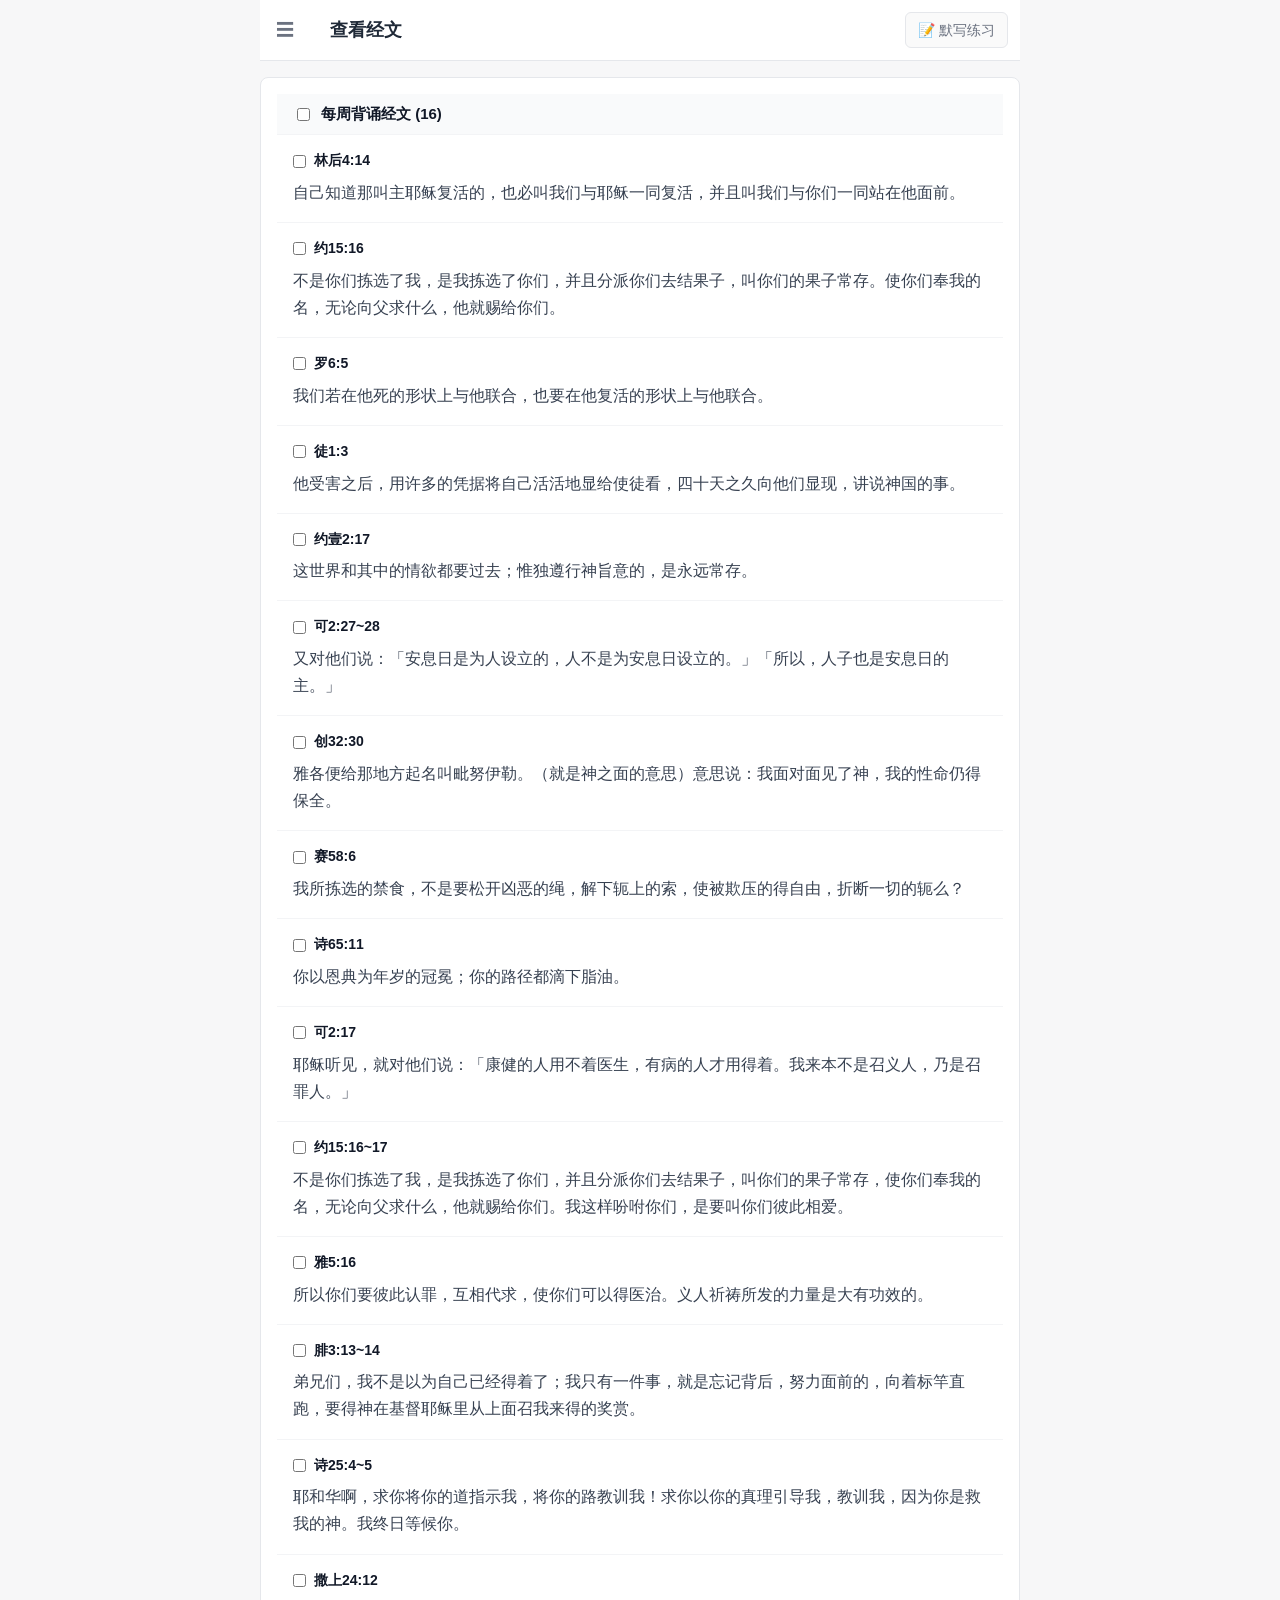
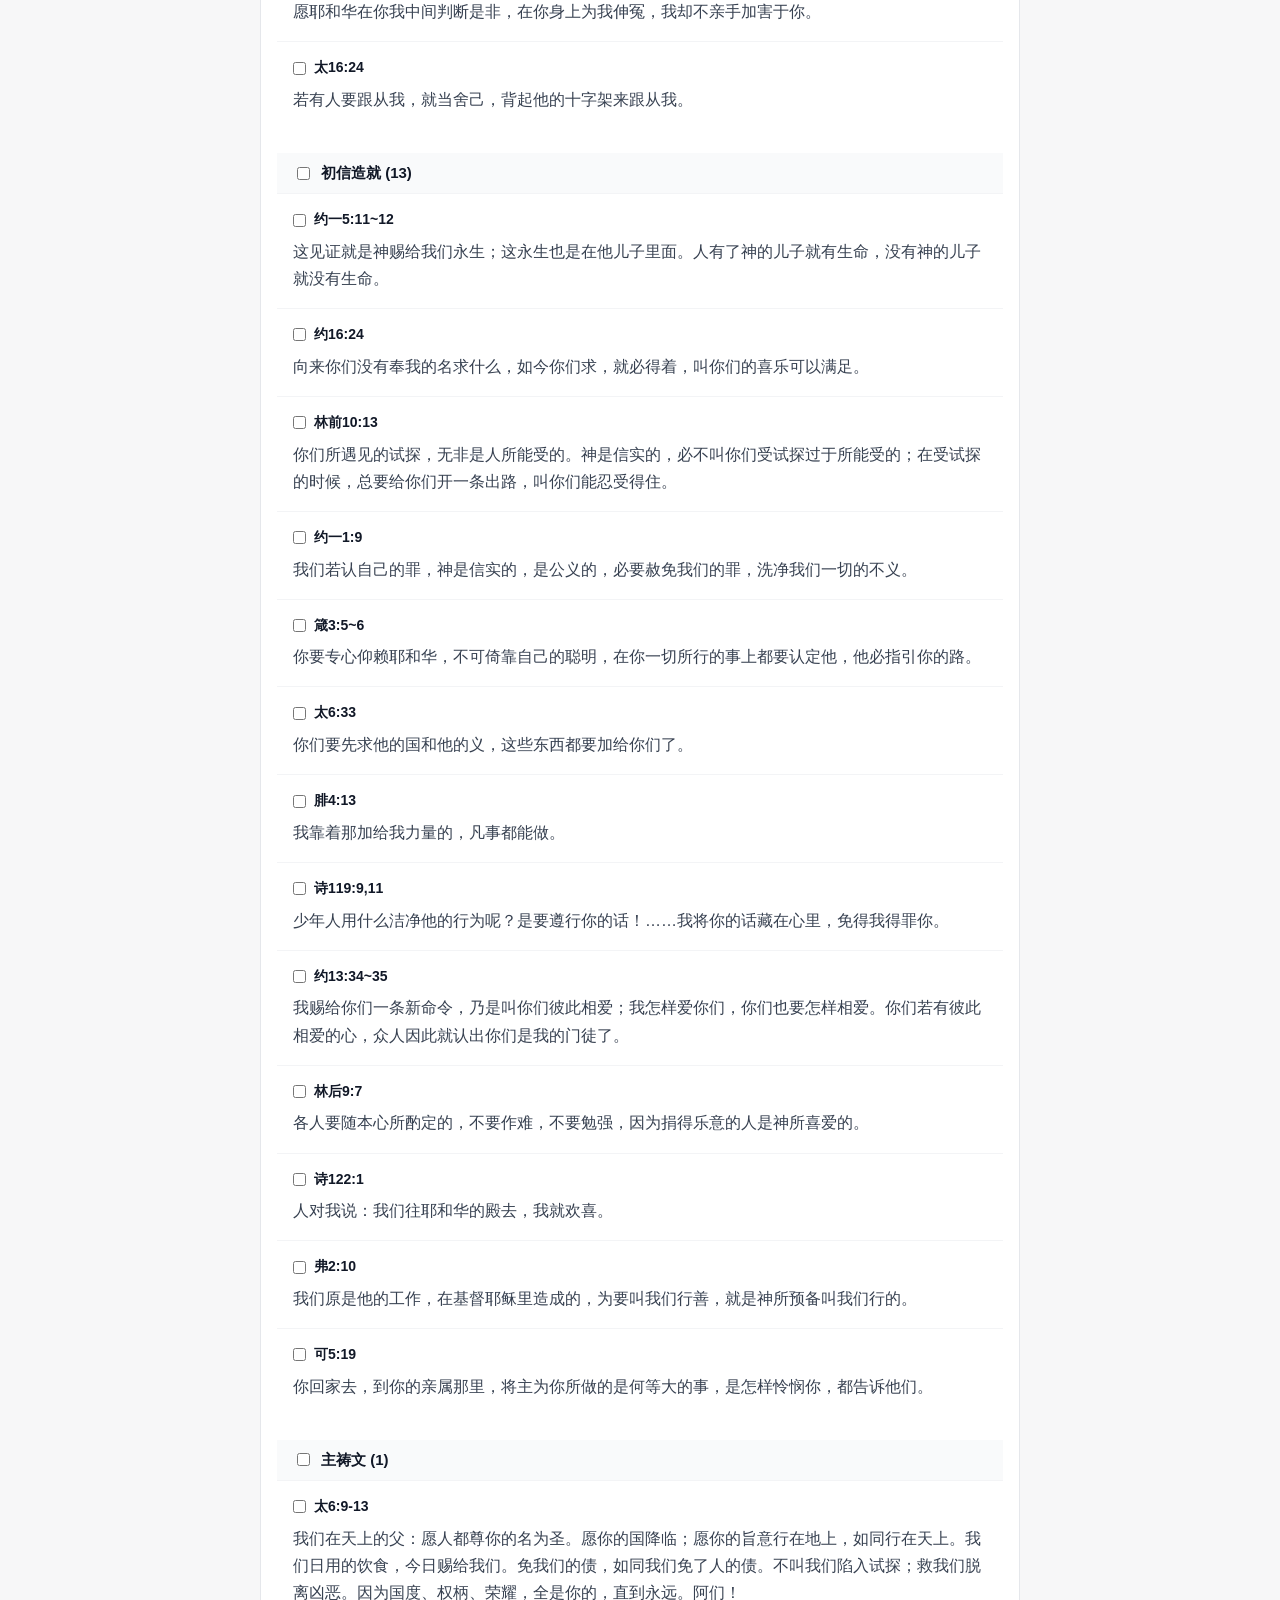
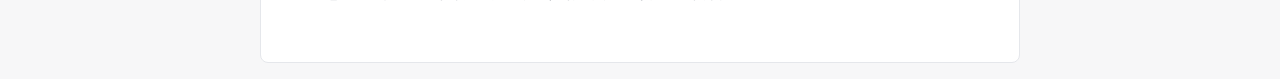
==== commit b7ec0b1d: "add group checkbox" ====
--- a/view.html
+++ b/view.html
@@ -152,21 +152,23 @@
 
     // Render current view
     function renderCurrentView() {
-      let html = '';
-      
+      let container;
       switch (state.currentView) {
         case 'all':
-          html = ViewUtils.renderAllView(state.filteredVerses, selectionManager.selectedVerses);
-          elements.viewAll.innerHTML = html;
+          elements.viewAll.innerHTML = ViewUtils.renderAllView(state.filteredVerses, selectionManager.selectedVerses);
+          container = elements.viewAll;
           break;
         case 'groups':
-          html = ViewUtils.renderGroupsView(state.filteredVerses, state.groups, selectionManager.selectedVerses);
-          elements.viewGroups.innerHTML = html;
+          elements.viewGroups.innerHTML = ViewUtils.renderGroupsView(state.filteredVerses, state.groups, selectionManager.selectedVerses);
+          container = elements.viewGroups;
           break;
         case 'books':
-          html = ViewUtils.renderBooksView(state.filteredVerses, selectionManager.selectedVerses, scriptureData.bookMapping);
-          elements.viewBooks.innerHTML = html;
+          elements.viewBooks.innerHTML = ViewUtils.renderBooksView(state.filteredVerses, selectionManager.selectedVerses, scriptureData.bookMapping);
+          container = elements.viewBooks;
           break;
+      }
+      if (container) {
+        container.querySelectorAll('[data-indeterminate]').forEach(cb => { cb.indeterminate = true; });
       }
     }
 
@@ -177,24 +179,28 @@
         state.verses = data.verses;
         state.groups = data.groups;
         state.filteredVerses = [...state.verses];
-        
         hamburgerMenu.updateSelectedCount(0);
-        switchTab(loadViewMode(), { save: true, closeMenu: false });
-        
       } catch (error) {
         console.error("Failed to load verses:", error);
         const errorMessage = ViewUtils.showError("加载失败：请确认 verses/ 目录下有 JSON 文件，或提供 groups.json");
         document.querySelectorAll('.view-content').forEach(content => {
           content.innerHTML = errorMessage;
         });
-      }
+        return;
+      }
+      switchTab(loadViewMode(), { save: true, closeMenu: false });
     }
 
     // Checkbox event delegation
     document.addEventListener('change', (e) => {
       if (e.target.classList.contains('verse-checkbox')) {
-        const reference = e.target.dataset.reference;
-        selectionManager.toggle(reference, e.target.checked);
+        selectionManager.toggle(e.target.dataset.reference, e.target.checked);
+      } else if (e.target.classList.contains('group-checkbox')) {
+        const groupVerses = state.filteredVerses.filter(v => v.sourceFile === e.target.dataset.groupFile);
+        selectionManager.toggleAll(groupVerses);
+      } else if (e.target.classList.contains('book-checkbox')) {
+        const bookVerses = state.filteredVerses.filter(v => v.parsed && v.parsed.book === e.target.dataset.bookKey);
+        selectionManager.toggleAll(bookVerses);
       }
     });
 
--- a/css/shared.css
+++ b/css/shared.css
@@ -36,7 +36,7 @@
   border: 1px solid #e5e7eb;
   border-radius: 6px;
   background: #fafafa;
-  margin: 12px 8px;
+  margin: 12px;
 }
 
 .nav-link:hover {
@@ -49,8 +49,12 @@
   border: none;
   font-size: 18px;
   cursor: pointer;
-  padding: 6px;
-  color: #6b7280;
+  padding: 8px;
+  color: #6b7280;
+
+  @media (min-width: 760px) {
+    padding: 16px;
+  }
 }
 
 /* Hamburger Menu Panel */
@@ -85,6 +89,10 @@
   display: flex;
   flex-direction: column;
   overflow-y: auto;
+
+  @media (min-width: 760px) {
+    width: 250px;
+  }
 }
 
 .menu-panel.active {
@@ -98,6 +106,10 @@
   padding: 16px 8px;
   border-bottom: 1px solid #e5e7eb;
   background: #f9fafb;
+
+  @media (min-width: 760px) {
+    padding: 16px;
+  }
 }
 
 .menu-header h3 {
@@ -123,6 +135,10 @@
 .menu-section {
   padding: 20px 8px;
   border-bottom: 1px solid #f3f4f6;
+
+  @media (min-width: 760px) {
+    padding: 16px;
+  }
 }
 
 .menu-section:last-child {
--- a/css/view.css
+++ b/css/view.css
@@ -20,12 +20,17 @@
 }
 
 .group-header {
+  display: flex;
+  align-items: center;
+  gap: 8px;
   padding: 8px 16px;
   background: #f9fafb;
   border-bottom: 1px solid #f3f4f6;
   font-weight: 600;
   color: #111827;
   font-size: 15px;
+  cursor: pointer;
+  user-select: none;
 }
 
 .group-verses {
@@ -37,11 +42,16 @@
 }
 
 .book-header {
+  display: flex;
+  align-items: center;
+  gap: 8px;
   padding: 8px 16px;
   background: #f9fafb;
   border-bottom: 1px solid #f3f4f6;
   font-weight: 600;
   color: #111827;
   font-size: 15px;
+  cursor: pointer;
+  user-select: none;
 }
 
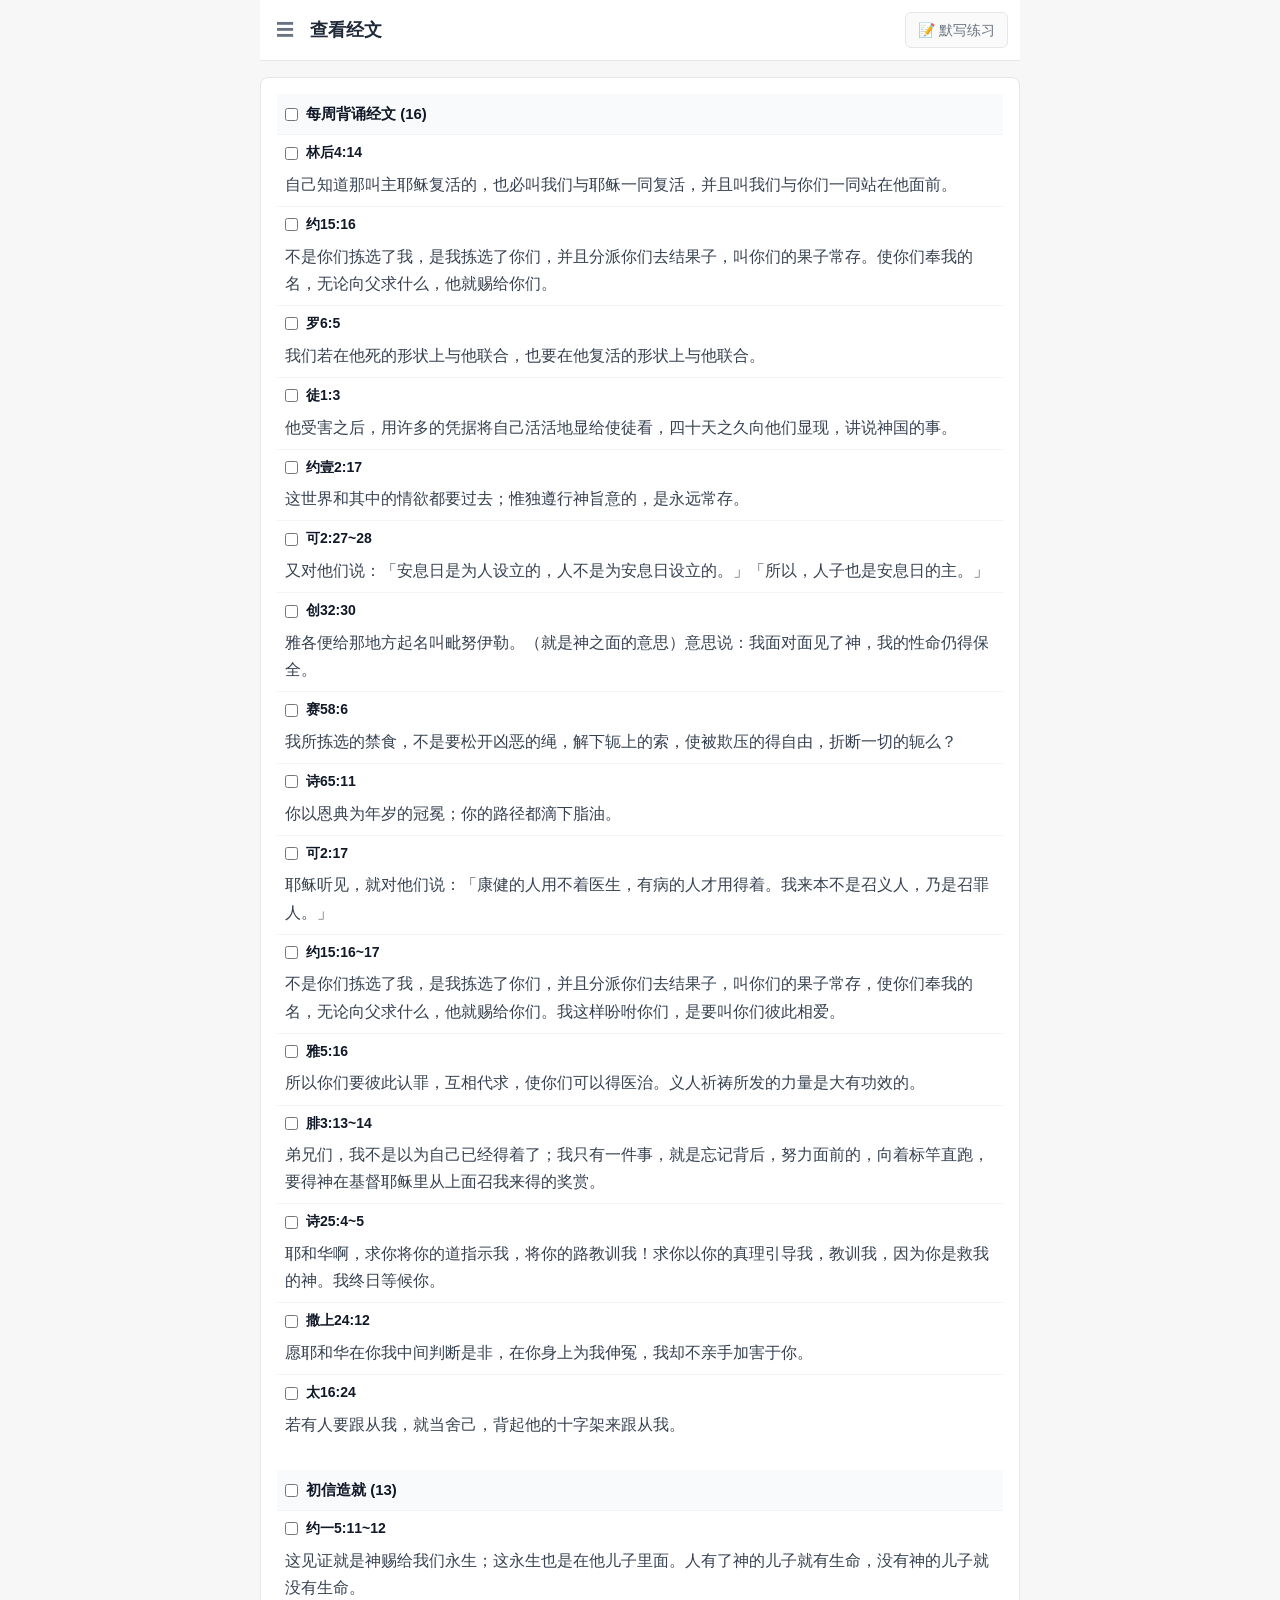
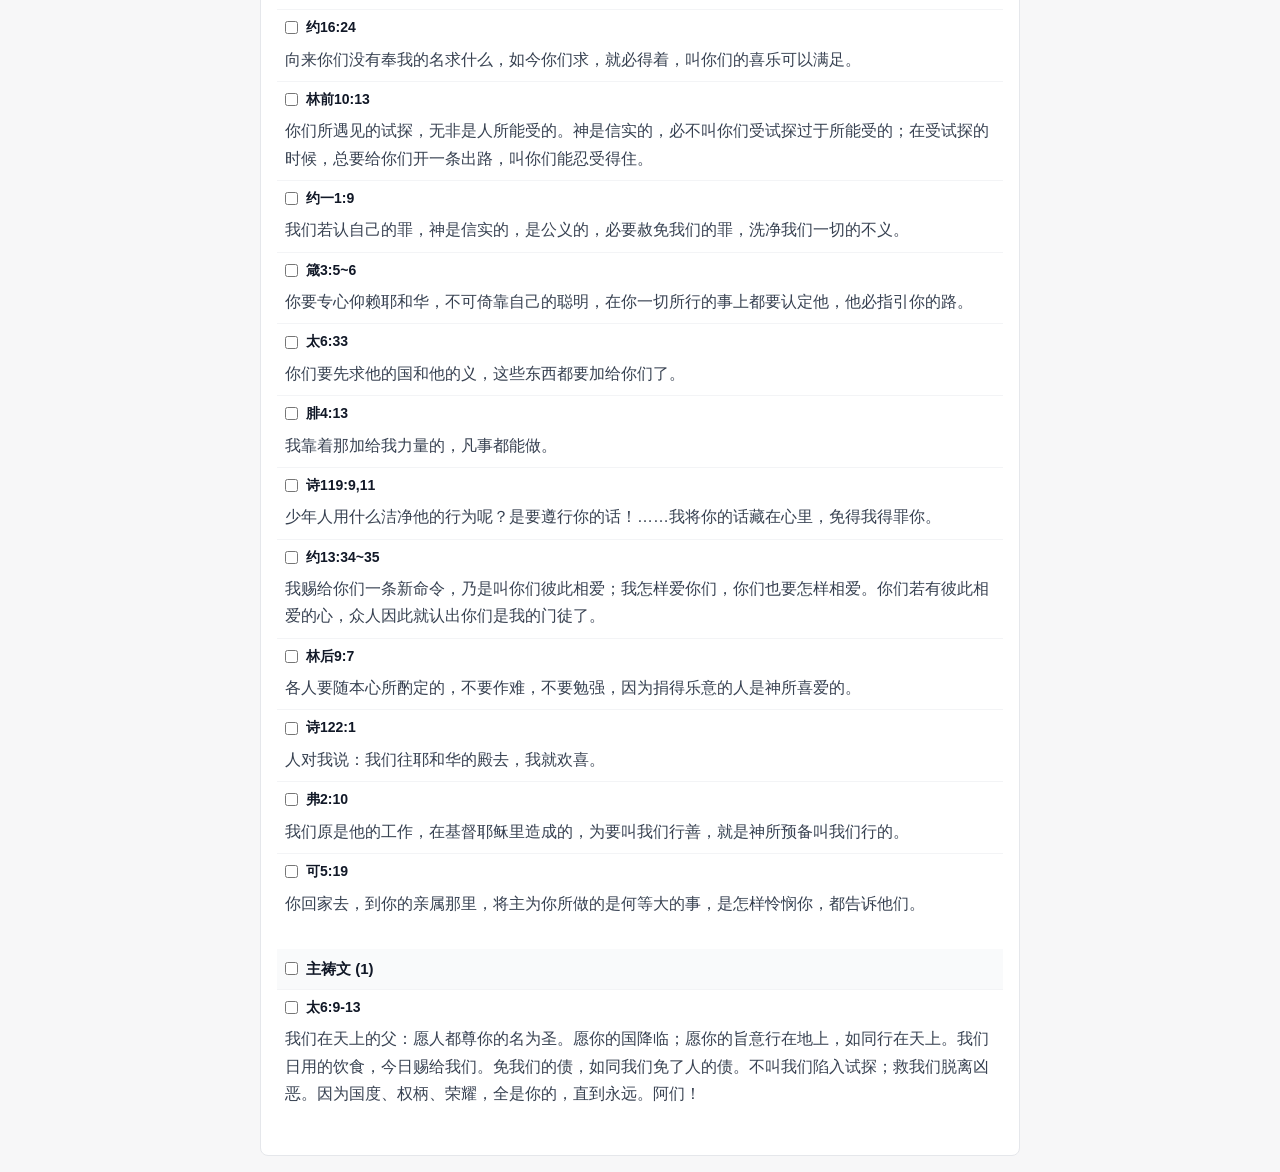
==== commit 20b7ce7f: "style view page" ====
--- a/view.html
+++ b/view.html
@@ -9,7 +9,7 @@
 </head>
 <body>
   <header class="header">
-    <div style="display: flex; align-items: center; gap: 12px;">
+    <div style="display: flex; align-items: center;">
       <button class="hamburger" id="hamburger">☰</button>
       <h1>查看经文</h1>
     </div>
--- a/css/shared.css
+++ b/css/shared.css
@@ -25,7 +25,7 @@
   margin: 0;
   font-size: 18px;
   font-weight: 600;
-  margin: 12px 8px;
+  margin: 12px 0;
 }
 
 .nav-link {
@@ -225,13 +225,16 @@
 
 .main {
   max-width: 760px;
-  margin: 0 auto;
-  padding: 16px;
+  margin: 8px auto;
+
+  @media (min-width: 760px) {
+    margin: 16px auto;
+  }
 }
 
 /* Verse card styles */
 .verse-card {
-  padding: 16px;
+  padding: 8px;
   border-bottom: 1px solid #f3f4f6;
   transition: background 0.2s;
 }
--- a/css/view.css
+++ b/css/view.css
@@ -8,7 +8,11 @@
 
 .view-content {
   display: none;
-  padding: 16px;
+  padding: 8px;
+  
+  @media (min-width: 760px) {
+    padding: 16px;
+  }
 }
 
 .view-content.active {
@@ -23,7 +27,7 @@
   display: flex;
   align-items: center;
   gap: 8px;
-  padding: 8px 16px;
+  padding: 8px;
   background: #f9fafb;
   border-bottom: 1px solid #f3f4f6;
   font-weight: 600;
@@ -41,6 +45,10 @@
   margin-bottom: 16px;
 }
 
+.group-checkbox {
+  margin: 0;
+}
+
 .book-header {
   display: flex;
   align-items: center;
